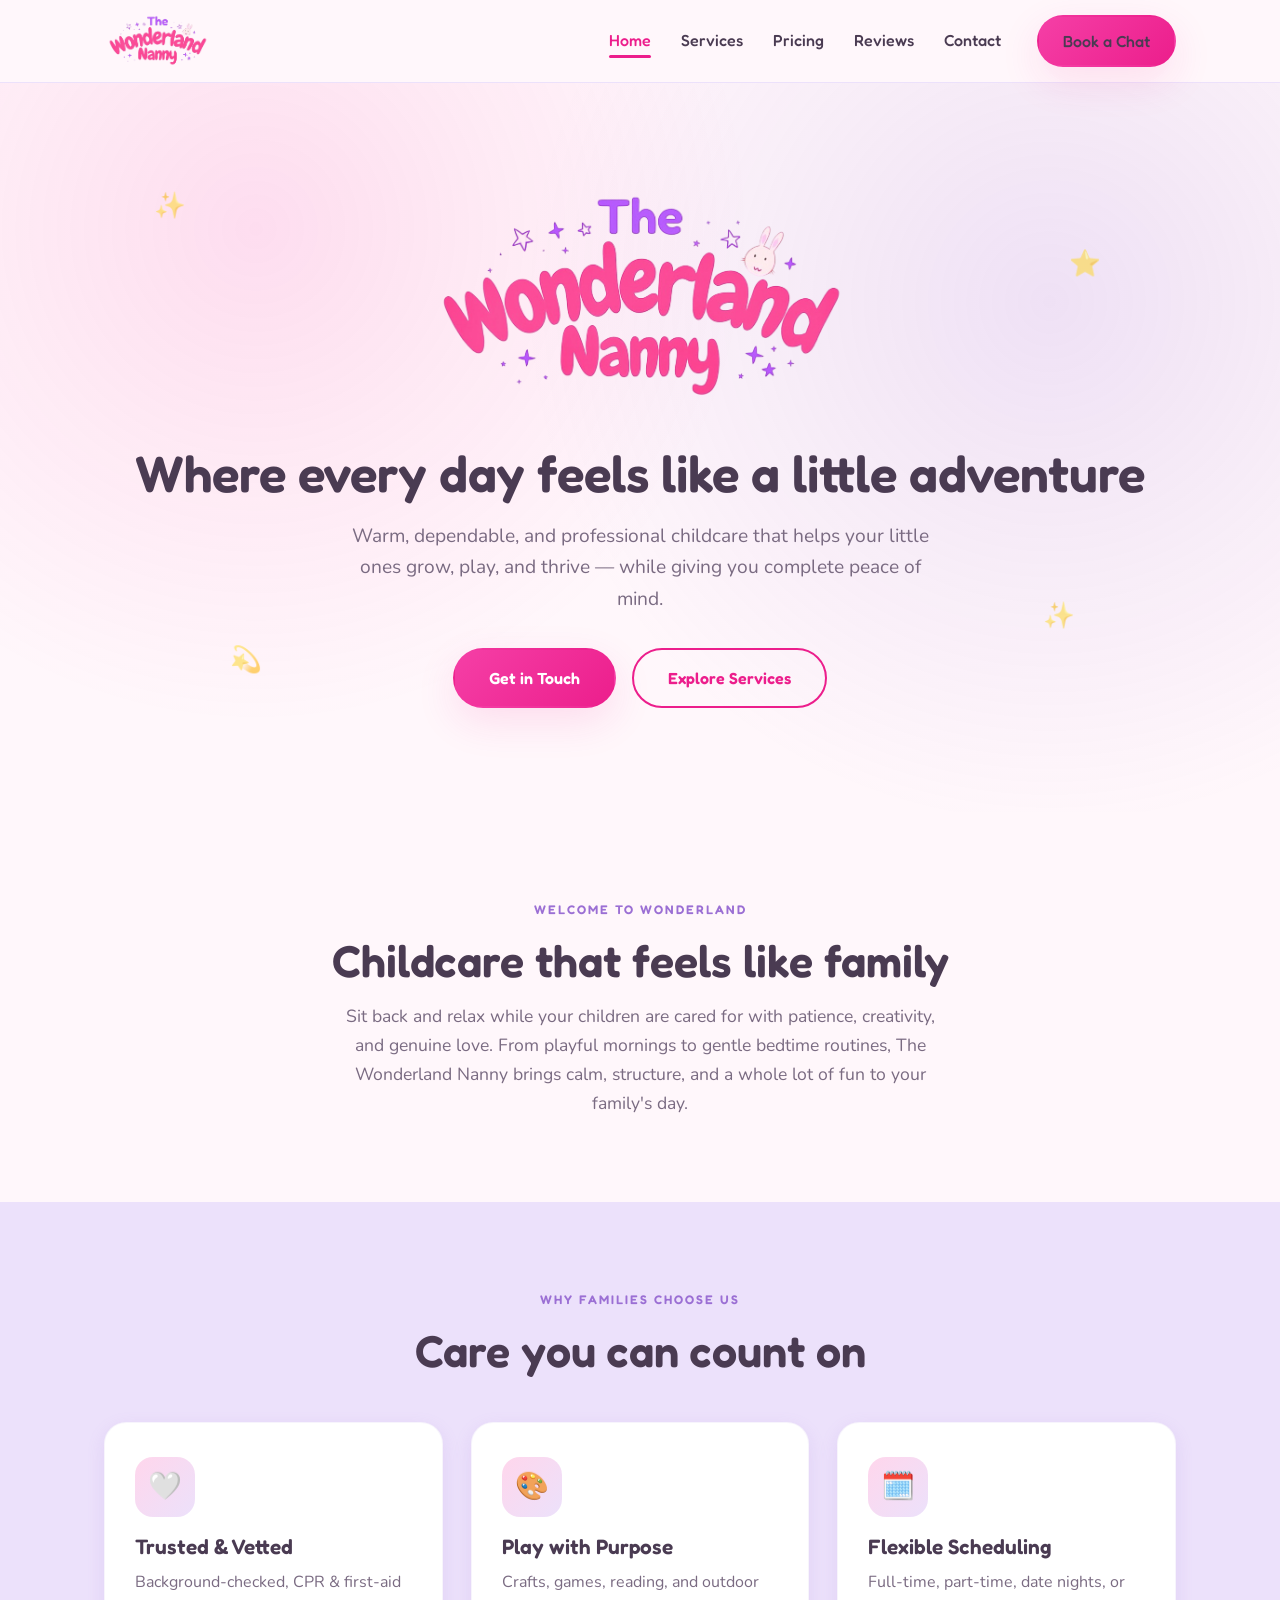
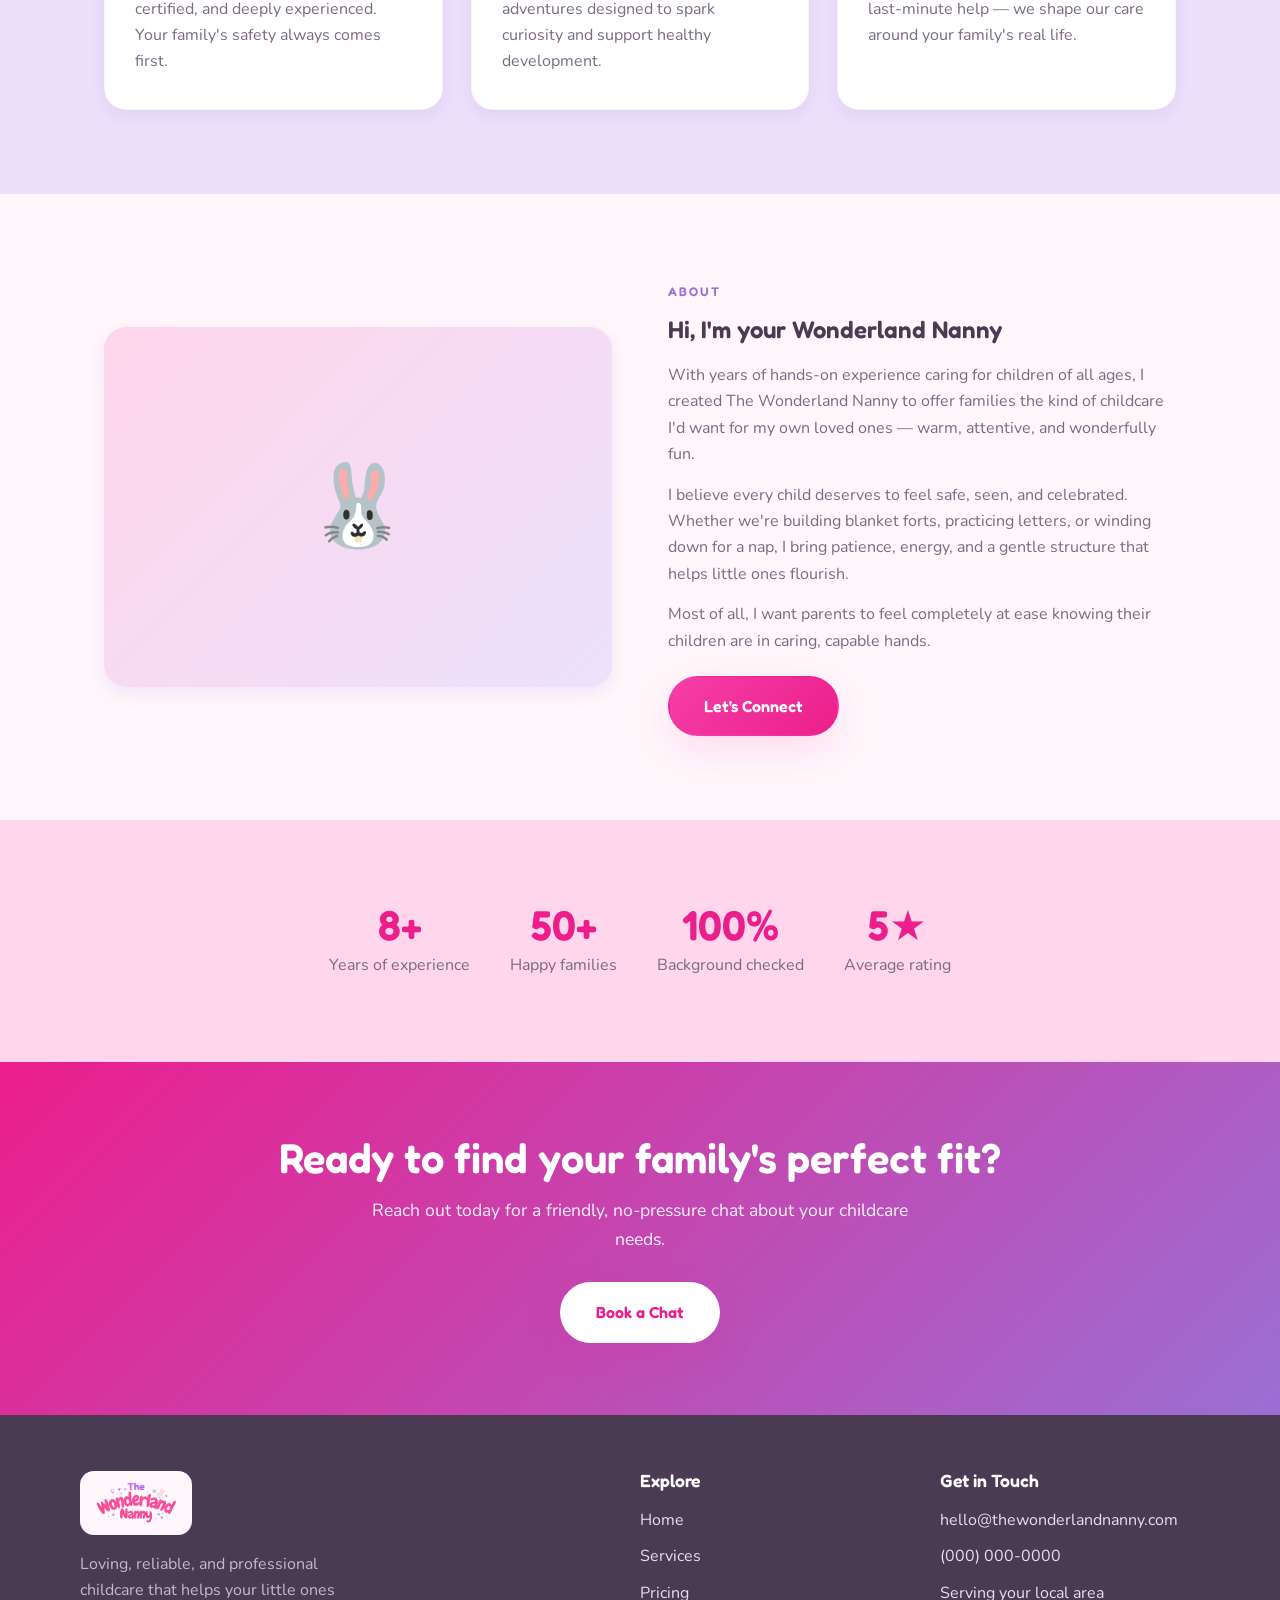
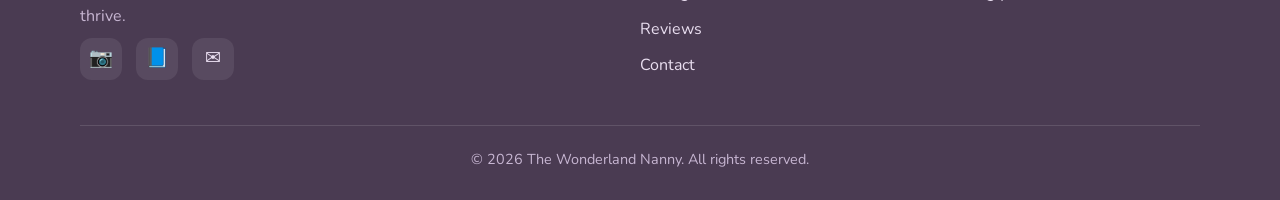
==== index.html @ 235f538e "Initial site: The Wonderland Nanny (5-page static site)" ====
<!DOCTYPE html>
<html lang="en">
<head>
  <meta charset="UTF-8" />
  <meta name="viewport" content="width=device-width, initial-scale=1.0" />
  <title>The Wonderland Nanny — Loving, Reliable Childcare</title>
  <meta name="description" content="The Wonderland Nanny offers warm, trustworthy, and professional nanny care that lets your little ones flourish and gives parents peace of mind." />
  <link rel="preconnect" href="https://fonts.googleapis.com" />
  <link rel="preconnect" href="https://fonts.gstatic.com" crossorigin />
  <link href="https://fonts.googleapis.com/css2?family=Fredoka:wght@400;500;600;700&family=Nunito:wght@400;600;700&display=swap" rel="stylesheet" />
  <link rel="stylesheet" href="css/styles.css" />
  <link rel="icon" href="assets/logo.png" />
</head>
<body>

  <!-- HEADER -->
  <header class="site-header">
    <nav class="nav">
      <a href="index.html" class="nav__logo"><img src="assets/logo.png" alt="The Wonderland Nanny" /></a>
      <ul class="nav__links">
        <li><a href="index.html" class="active">Home</a></li>
        <li><a href="services.html">Services</a></li>
        <li><a href="pricing.html">Pricing</a></li>
        <li><a href="reviews.html">Reviews</a></li>
        <li><a href="contact.html">Contact</a></li>
        <li class="nav__cta"><a href="contact.html" class="btn btn--primary">Book a Chat</a></li>
      </ul>
      <button class="nav__toggle" aria-label="Menu"><span></span><span></span><span></span></button>
    </nav>
  </header>

  <!-- HERO -->
  <section class="hero">
    <span class="hero__sparkle">✨</span>
    <span class="hero__sparkle">⭐</span>
    <span class="hero__sparkle">💫</span>
    <span class="hero__sparkle">✨</span>
    <img src="assets/logo.png" alt="The Wonderland Nanny" class="hero__logo" />
    <h1>Where every day feels like a little adventure</h1>
    <p>Warm, dependable, and professional childcare that helps your little ones grow, play, and thrive — while giving you complete peace of mind.</p>
    <div class="hero__actions">
      <a href="contact.html" class="btn btn--primary">Get in Touch</a>
      <a href="services.html" class="btn btn--ghost">Explore Services</a>
    </div>
  </section>

  <!-- INTRO / VALUE -->
  <section class="section center">
    <div class="container">
      <span class="eyebrow">Welcome to Wonderland</span>
      <h2 class="section-title">Childcare that feels like family</h2>
      <p class="section-lead">Sit back and relax while your children are cared for with patience, creativity, and genuine love. From playful mornings to gentle bedtime routines, The Wonderland Nanny brings calm, structure, and a whole lot of fun to your family's day.</p>
    </div>
  </section>

  <!-- FEATURE CARDS -->
  <section class="section section--tint">
    <div class="container">
      <div class="center" style="margin-bottom:46px;">
        <span class="eyebrow">Why Families Choose Us</span>
        <h2 class="section-title">Care you can count on</h2>
      </div>
      <div class="grid grid--3">
        <div class="card">
          <div class="card__icon">🤍</div>
          <h3>Trusted &amp; Vetted</h3>
          <p>Background-checked, CPR &amp; first-aid certified, and deeply experienced. Your family's safety always comes first.</p>
        </div>
        <div class="card">
          <div class="card__icon">🎨</div>
          <h3>Play with Purpose</h3>
          <p>Crafts, games, reading, and outdoor adventures designed to spark curiosity and support healthy development.</p>
        </div>
        <div class="card">
          <div class="card__icon">🗓️</div>
          <h3>Flexible Scheduling</h3>
          <p>Full-time, part-time, date nights, or last-minute help — we shape our care around your family's real life.</p>
        </div>
      </div>
    </div>
  </section>

  <!-- ABOUT (split) -->
  <section class="section" id="about">
    <div class="container">
      <div class="split">
        <div class="split__media">🐰</div>
        <div>
          <span class="eyebrow">About</span>
          <h2>Hi, I'm your Wonderland Nanny</h2>
          <p>With years of hands-on experience caring for children of all ages, I created The Wonderland Nanny to offer families the kind of childcare I'd want for my own loved ones — warm, attentive, and wonderfully fun.</p>
          <p>I believe every child deserves to feel safe, seen, and celebrated. Whether we're building blanket forts, practicing letters, or winding down for a nap, I bring patience, energy, and a gentle structure that helps little ones flourish.</p>
          <p>Most of all, I want parents to feel completely at ease knowing their children are in caring, capable hands.</p>
          <a href="contact.html" class="btn btn--primary" style="margin-top:8px;">Let's Connect</a>
        </div>
      </div>
    </div>
  </section>

  <!-- STATS -->
  <section class="section section--pink">
    <div class="container">
      <div class="stats">
        <div class="stat"><div class="stat__num">8+</div><div class="stat__label">Years of experience</div></div>
        <div class="stat"><div class="stat__num">50+</div><div class="stat__label">Happy families</div></div>
        <div class="stat"><div class="stat__num">100%</div><div class="stat__label">Background checked</div></div>
        <div class="stat"><div class="stat__num">5★</div><div class="stat__label">Average rating</div></div>
      </div>
    </div>
  </section>

  <!-- CTA BAND -->
  <section class="cta-band">
    <h2>Ready to find your family's perfect fit?</h2>
    <p>Reach out today for a friendly, no-pressure chat about your childcare needs.</p>
    <a href="contact.html" class="btn btn--primary">Book a Chat</a>
  </section>

  <!-- FOOTER -->
  <footer class="site-footer">
    <div class="footer-grid">
      <div class="footer-brand">
        <img src="assets/logo.png" alt="The Wonderland Nanny" />
        <p>Loving, reliable, and professional childcare that helps your little ones thrive.</p>
        <div class="footer-socials">
          <a href="#" aria-label="Instagram">📷</a>
          <a href="#" aria-label="Facebook">📘</a>
          <a href="#" aria-label="Email">✉️</a>
        </div>
      </div>
      <div>
        <h4>Explore</h4>
        <ul class="footer-links">
          <li><a href="index.html">Home</a></li>
          <li><a href="services.html">Services</a></li>
          <li><a href="pricing.html">Pricing</a></li>
          <li><a href="reviews.html">Reviews</a></li>
          <li><a href="contact.html">Contact</a></li>
        </ul>
      </div>
      <div>
        <h4>Get in Touch</h4>
        <ul class="footer-links">
          <li><a href="mailto:hello@thewonderlandnanny.com">hello@thewonderlandnanny.com</a></li>
          <li><a href="tel:+10000000000">(000) 000-0000</a></li>
          <li>Serving your local area</li>
        </ul>
      </div>
    </div>
    <div class="footer-bottom">© 2026 The Wonderland Nanny. All rights reserved.</div>
  </footer>

  <script src="js/main.js"></script>
</body>
</html>
---- css/styles.css ----
/* ===========================================================
   The Wonderland Nanny — shared styles
   Palette pulled from the logo: hot pink + lavender purple
   =========================================================== */

:root {
  --pink:        #ec1e8c;   /* hot pink from logo wordmark */
  --pink-bright: #f53fa6;
  --pink-soft:   #ffd6ec;
  --purple:      #9b6fd4;   /* lavender from "The" + stars   */
  --purple-soft: #ece1fb;
  --cream:       #fff7fb;   /* page background               */
  --ink:         #4a3b52;   /* soft plum text                */
  --ink-soft:    #7a6b82;
  --white:       #ffffff;

  --shadow:      0 14px 40px rgba(236, 30, 140, 0.12);
  --shadow-sm:   0 6px 18px rgba(155, 111, 212, 0.14);
  --radius:      22px;
  --radius-sm:   14px;
  --maxw:        1120px;

  --font-head: 'Fredoka', system-ui, sans-serif;
  --font-body: 'Nunito', system-ui, sans-serif;
}

* { box-sizing: border-box; margin: 0; padding: 0; }

html { scroll-behavior: smooth; }

body {
  font-family: var(--font-body);
  color: var(--ink);
  background: var(--cream);
  line-height: 1.65;
  -webkit-font-smoothing: antialiased;
}

h1, h2, h3, h4 {
  font-family: var(--font-head);
  font-weight: 600;
  line-height: 1.15;
  color: var(--ink);
}

a { color: var(--pink); text-decoration: none; }
img { max-width: 100%; display: block; }

.container {
  width: 100%;
  max-width: var(--maxw);
  margin: 0 auto;
  padding: 0 24px;
}

.section { padding: 84px 0; }
.section--tint { background: var(--purple-soft); }
.section--pink { background: var(--pink-soft); }

.eyebrow {
  display: inline-block;
  font-family: var(--font-head);
  font-weight: 600;
  letter-spacing: 2px;
  text-transform: uppercase;
  font-size: 0.78rem;
  color: var(--purple);
  margin-bottom: 14px;
}

.section-title {
  font-size: clamp(1.9rem, 4vw, 2.8rem);
  margin-bottom: 16px;
}

.section-lead {
  font-size: 1.1rem;
  color: var(--ink-soft);
  max-width: 620px;
}

.center { text-align: center; }
.center .section-lead { margin-left: auto; margin-right: auto; }

/* ---------- Buttons ---------- */
.btn {
  display: inline-block;
  font-family: var(--font-head);
  font-weight: 600;
  font-size: 1rem;
  padding: 15px 34px;
  border-radius: 999px;
  cursor: pointer;
  border: 2px solid transparent;
  transition: transform .18s ease, box-shadow .18s ease, background .18s ease;
}
.btn--primary {
  background: linear-gradient(135deg, var(--pink-bright), var(--pink));
  color: var(--white);
  box-shadow: var(--shadow);
}
.btn--primary:hover { transform: translateY(-3px); color: var(--white); }
.btn--ghost {
  background: transparent;
  color: var(--pink);
  border-color: var(--pink);
}
.btn--ghost:hover { background: var(--pink); color: var(--white); transform: translateY(-3px); }

/* ---------- Header / Nav ---------- */
.site-header {
  position: sticky;
  top: 0;
  z-index: 100;
  background: rgba(255, 247, 251, 0.92);
  backdrop-filter: blur(10px);
  border-bottom: 1px solid var(--purple-soft);
}
.nav {
  display: flex;
  align-items: center;
  justify-content: space-between;
  padding: 12px 24px;
  max-width: var(--maxw);
  margin: 0 auto;
}
.nav__logo img { height: 58px; width: auto; }
.nav__links {
  display: flex;
  align-items: center;
  gap: 30px;
  list-style: none;
}
.nav__links a {
  font-family: var(--font-head);
  font-weight: 500;
  color: var(--ink);
  font-size: 1rem;
  position: relative;
  padding: 4px 0;
}
.nav__links a:hover,
.nav__links a.active { color: var(--pink); }
.nav__links a.active::after {
  content: "";
  position: absolute;
  left: 0; right: 0; bottom: -4px;
  height: 3px;
  border-radius: 3px;
  background: var(--pink);
}
.nav__cta { margin-left: 6px; }
.nav__cta .btn { padding: 11px 24px; }

.nav__toggle {
  display: none;
  flex-direction: column;
  gap: 5px;
  background: none;
  border: none;
  cursor: pointer;
  padding: 6px;
}
.nav__toggle span {
  width: 26px; height: 3px;
  background: var(--pink);
  border-radius: 3px;
  transition: .25s;
}

/* ---------- Hero ---------- */
.hero {
  position: relative;
  text-align: center;
  padding: 96px 24px 104px;
  background:
    radial-gradient(circle at 20% 20%, rgba(245,63,166,.14), transparent 42%),
    radial-gradient(circle at 82% 30%, rgba(155,111,212,.16), transparent 45%),
    var(--cream);
  overflow: hidden;
}
.hero__logo {
  width: min(440px, 80vw);
  margin: 0 auto 26px;
}
.hero h1 {
  font-size: clamp(2rem, 5vw, 3.2rem);
  margin-bottom: 18px;
}
.hero p {
  font-size: 1.2rem;
  color: var(--ink-soft);
  max-width: 600px;
  margin: 0 auto 32px;
}
.hero__actions { display: flex; gap: 16px; justify-content: center; flex-wrap: wrap; }
.hero__sparkle {
  position: absolute;
  font-size: 1.6rem;
  opacity: .55;
  animation: float 6s ease-in-out infinite;
}
.hero__sparkle:nth-child(1) { top: 14%; left: 12%; }
.hero__sparkle:nth-child(2) { top: 22%; right: 14%; animation-delay: 1.5s; }
.hero__sparkle:nth-child(3) { bottom: 18%; left: 18%; animation-delay: 2.4s; }
.hero__sparkle:nth-child(4) { bottom: 24%; right: 16%; animation-delay: .8s; }
@keyframes float {
  0%,100% { transform: translateY(0) rotate(0); }
  50%     { transform: translateY(-14px) rotate(8deg); }
}

/* ---------- Page banner (interior pages) ---------- */
.page-banner {
  text-align: center;
  padding: 70px 24px 60px;
  background:
    radial-gradient(circle at 50% 0%, rgba(245,63,166,.12), transparent 60%),
    var(--purple-soft);
}
.page-banner h1 { font-size: clamp(2rem, 5vw, 3rem); margin-bottom: 12px; }
.page-banner p { color: var(--ink-soft); font-size: 1.1rem; max-width: 560px; margin: 0 auto; }

/* ---------- Generic grid + cards ---------- */
.grid { display: grid; gap: 28px; }
.grid--3 { grid-template-columns: repeat(3, 1fr); }
.grid--2 { grid-template-columns: repeat(2, 1fr); }

.card {
  background: var(--white);
  border-radius: var(--radius);
  padding: 34px 30px;
  box-shadow: var(--shadow-sm);
  border: 1px solid rgba(155,111,212,.08);
  transition: transform .2s ease, box-shadow .2s ease;
}
.card:hover { transform: translateY(-6px); box-shadow: var(--shadow); }
.card__icon {
  width: 60px; height: 60px;
  display: grid; place-items: center;
  border-radius: 18px;
  background: linear-gradient(135deg, var(--pink-soft), var(--purple-soft));
  font-size: 1.7rem;
  margin-bottom: 18px;
}
.card h3 { font-size: 1.3rem; margin-bottom: 10px; }
.card p { color: var(--ink-soft); }

/* ---------- Split (about) ---------- */
.split {
  display: grid;
  grid-template-columns: 1fr 1fr;
  gap: 56px;
  align-items: center;
}
.split__media {
  border-radius: var(--radius);
  background: linear-gradient(135deg, var(--pink-soft), var(--purple-soft));
  min-height: 360px;
  display: grid;
  place-items: center;
  font-size: 5rem;
  box-shadow: var(--shadow-sm);
}
.split h2 { margin-bottom: 18px; }
.split p { color: var(--ink-soft); margin-bottom: 14px; }

/* ---------- Stats ---------- */
.stats { display: flex; gap: 40px; flex-wrap: wrap; justify-content: center; }
.stat { text-align: center; }
.stat__num {
  font-family: var(--font-head);
  font-weight: 600;
  font-size: 2.6rem;
  color: var(--pink);
  line-height: 1;
}
.stat__label { color: var(--ink-soft); margin-top: 6px; }

/* ---------- Pricing ---------- */
.price-card {
  background: var(--white);
  border-radius: var(--radius);
  padding: 38px 32px;
  box-shadow: var(--shadow-sm);
  border: 2px solid transparent;
  display: flex;
  flex-direction: column;
}
.price-card--featured {
  border-color: var(--pink);
  box-shadow: var(--shadow);
  position: relative;
}
.price-card__tag {
  position: absolute;
  top: -14px; left: 50%; transform: translateX(-50%);
  background: var(--pink);
  color: var(--white);
  font-family: var(--font-head);
  font-size: .8rem;
  letter-spacing: 1px;
  text-transform: uppercase;
  padding: 5px 16px;
  border-radius: 999px;
}
.price-card h3 { font-size: 1.4rem; margin-bottom: 6px; }
.price-card__price {
  font-family: var(--font-head);
  font-size: 2.6rem;
  font-weight: 600;
  color: var(--pink);
  margin: 8px 0 4px;
}
.price-card__price span { font-size: 1rem; color: var(--ink-soft); font-family: var(--font-body); }
.price-card__desc { color: var(--ink-soft); margin-bottom: 20px; }
.price-card ul { list-style: none; margin-bottom: 28px; }
.price-card li { padding: 9px 0; border-bottom: 1px dashed var(--purple-soft); color: var(--ink); }
.price-card li::before { content: "✿ "; color: var(--pink); }
.price-card .btn { margin-top: auto; text-align: center; }

/* ---------- Reviews ---------- */
.review {
  background: var(--white);
  border-radius: var(--radius);
  padding: 30px 28px;
  box-shadow: var(--shadow-sm);
  break-inside: avoid;
}
.review__stars { color: #ffb13d; font-size: 1.1rem; margin-bottom: 12px; letter-spacing: 2px; }
.review__text { color: var(--ink); font-size: 1.05rem; margin-bottom: 18px; font-style: italic; }
.review__author { font-family: var(--font-head); font-weight: 600; color: var(--pink); }
.review__role { color: var(--ink-soft); font-size: .9rem; }

/* ---------- Contact ---------- */
.contact-grid { display: grid; grid-template-columns: 1fr 1.2fr; gap: 50px; align-items: start; }
.contact-info p { color: var(--ink-soft); margin-bottom: 22px; }
.contact-info__item { display: flex; gap: 14px; align-items: flex-start; margin-bottom: 20px; }
.contact-info__item .ic {
  width: 46px; height: 46px; flex: none;
  display: grid; place-items: center;
  border-radius: 14px;
  background: linear-gradient(135deg, var(--pink-soft), var(--purple-soft));
  font-size: 1.3rem;
}
.contact-info__item strong { display: block; font-family: var(--font-head); }
.contact-info__item span { color: var(--ink-soft); }

.form { background: var(--white); padding: 34px; border-radius: var(--radius); box-shadow: var(--shadow-sm); }
.form-row { display: grid; grid-template-columns: 1fr 1fr; gap: 18px; }
.field { margin-bottom: 18px; }
.field label { display: block; font-family: var(--font-head); font-weight: 500; margin-bottom: 7px; font-size: .95rem; }
.field input, .field textarea, .field select {
  width: 100%;
  padding: 13px 16px;
  border: 2px solid var(--purple-soft);
  border-radius: var(--radius-sm);
  font-family: var(--font-body);
  font-size: 1rem;
  color: var(--ink);
  background: var(--cream);
  transition: border-color .18s ease;
}
.field input:focus, .field textarea:focus, .field select:focus {
  outline: none;
  border-color: var(--pink);
}
.field textarea { resize: vertical; min-height: 130px; }
.form .btn { width: 100%; }
.form__note { margin-top: 14px; text-align: center; color: var(--ink-soft); font-size: .9rem; }

/* ---------- CTA band ---------- */
.cta-band {
  text-align: center;
  background: linear-gradient(135deg, var(--pink), var(--purple));
  color: var(--white);
  padding: 72px 24px;
}
.cta-band h2 { color: var(--white); font-size: clamp(1.8rem, 4vw, 2.6rem); margin-bottom: 14px; }
.cta-band p { color: rgba(255,255,255,.92); max-width: 540px; margin: 0 auto 28px; font-size: 1.1rem; }
.cta-band .btn--primary { background: var(--white); color: var(--pink); }
.cta-band .btn--primary:hover { background: var(--cream); }

/* ---------- Footer ---------- */
.site-footer {
  background: var(--ink);
  color: #e9def0;
  padding: 56px 24px 28px;
}
.footer-grid {
  max-width: var(--maxw);
  margin: 0 auto;
  display: grid;
  grid-template-columns: 2fr 1fr 1fr;
  gap: 40px;
}
.site-footer h4 { color: var(--white); margin-bottom: 16px; font-size: 1.1rem; }
.site-footer a { color: #e9def0; }
.site-footer a:hover { color: var(--pink-bright); }
.footer-brand img { height: 64px; background: var(--cream); padding: 8px 12px; border-radius: 14px; margin-bottom: 16px; }
.footer-brand p { color: #c7b6d2; max-width: 280px; }
.footer-links { list-style: none; }
.footer-links li { margin-bottom: 10px; }
.footer-socials { display: flex; gap: 14px; margin-top: 8px; }
.footer-socials a {
  width: 42px; height: 42px;
  display: grid; place-items: center;
  border-radius: 12px;
  background: rgba(255,255,255,.08);
  font-size: 1.2rem;
}
.footer-socials a:hover { background: var(--pink); }
.footer-bottom {
  max-width: var(--maxw);
  margin: 36px auto 0;
  padding-top: 22px;
  border-top: 1px solid rgba(255,255,255,.12);
  text-align: center;
  color: #c7b6d2;
  font-size: .9rem;
}

/* ---------- Responsive ---------- */
@media (max-width: 860px) {
  .nav__links {
    position: fixed;
    top: 84px; right: 0;
    flex-direction: column;
    align-items: flex-start;
    gap: 18px;
    background: var(--white);
    padding: 26px 30px;
    border-radius: 0 0 0 var(--radius);
    box-shadow: var(--shadow);
    transform: translateX(110%);
    transition: transform .3s ease;
    width: min(75vw, 280px);
  }
  .nav__links.open { transform: translateX(0); }
  .nav__cta { display: none; }
  .nav__toggle { display: flex; }
  .grid--3, .grid--2 { grid-template-columns: 1fr; }
  .split { grid-template-columns: 1fr; gap: 32px; }
  .contact-grid { grid-template-columns: 1fr; gap: 32px; }
  .footer-grid { grid-template-columns: 1fr; gap: 30px; }
  .form-row { grid-template-columns: 1fr; }
}
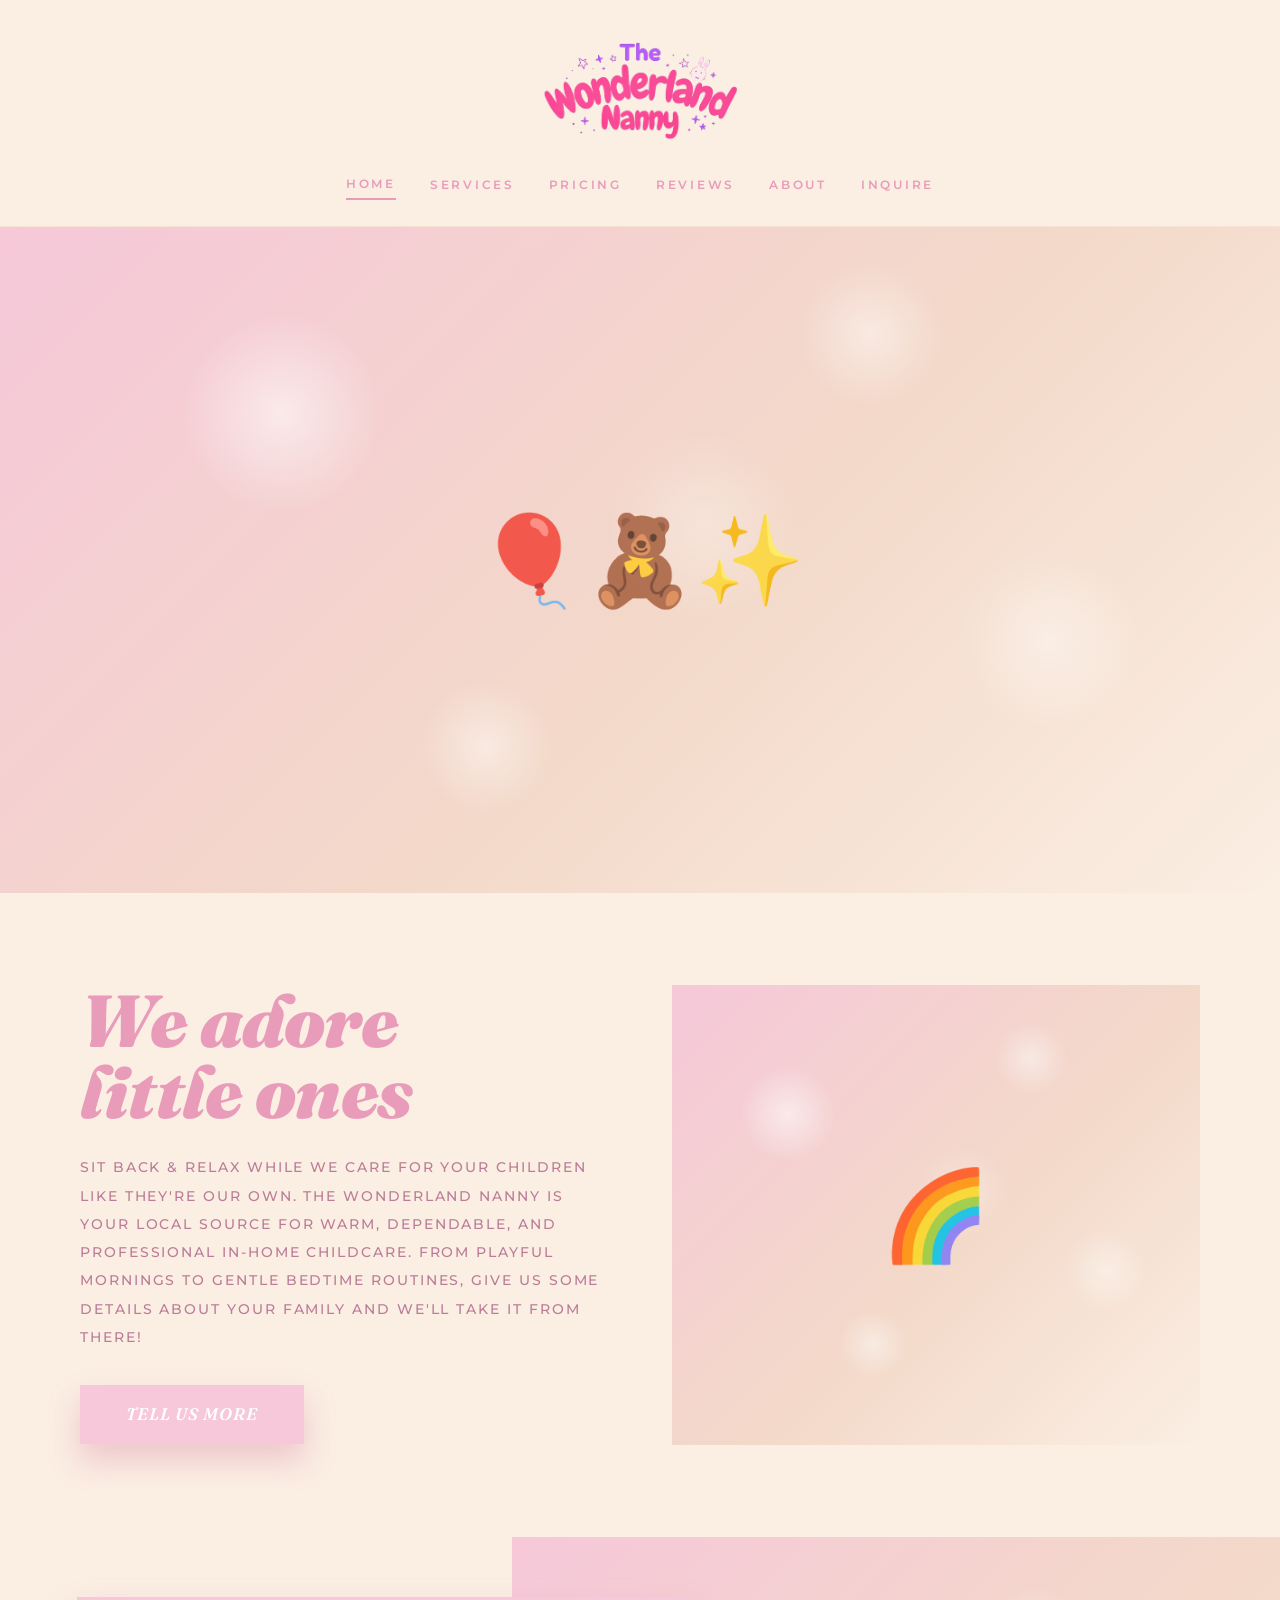
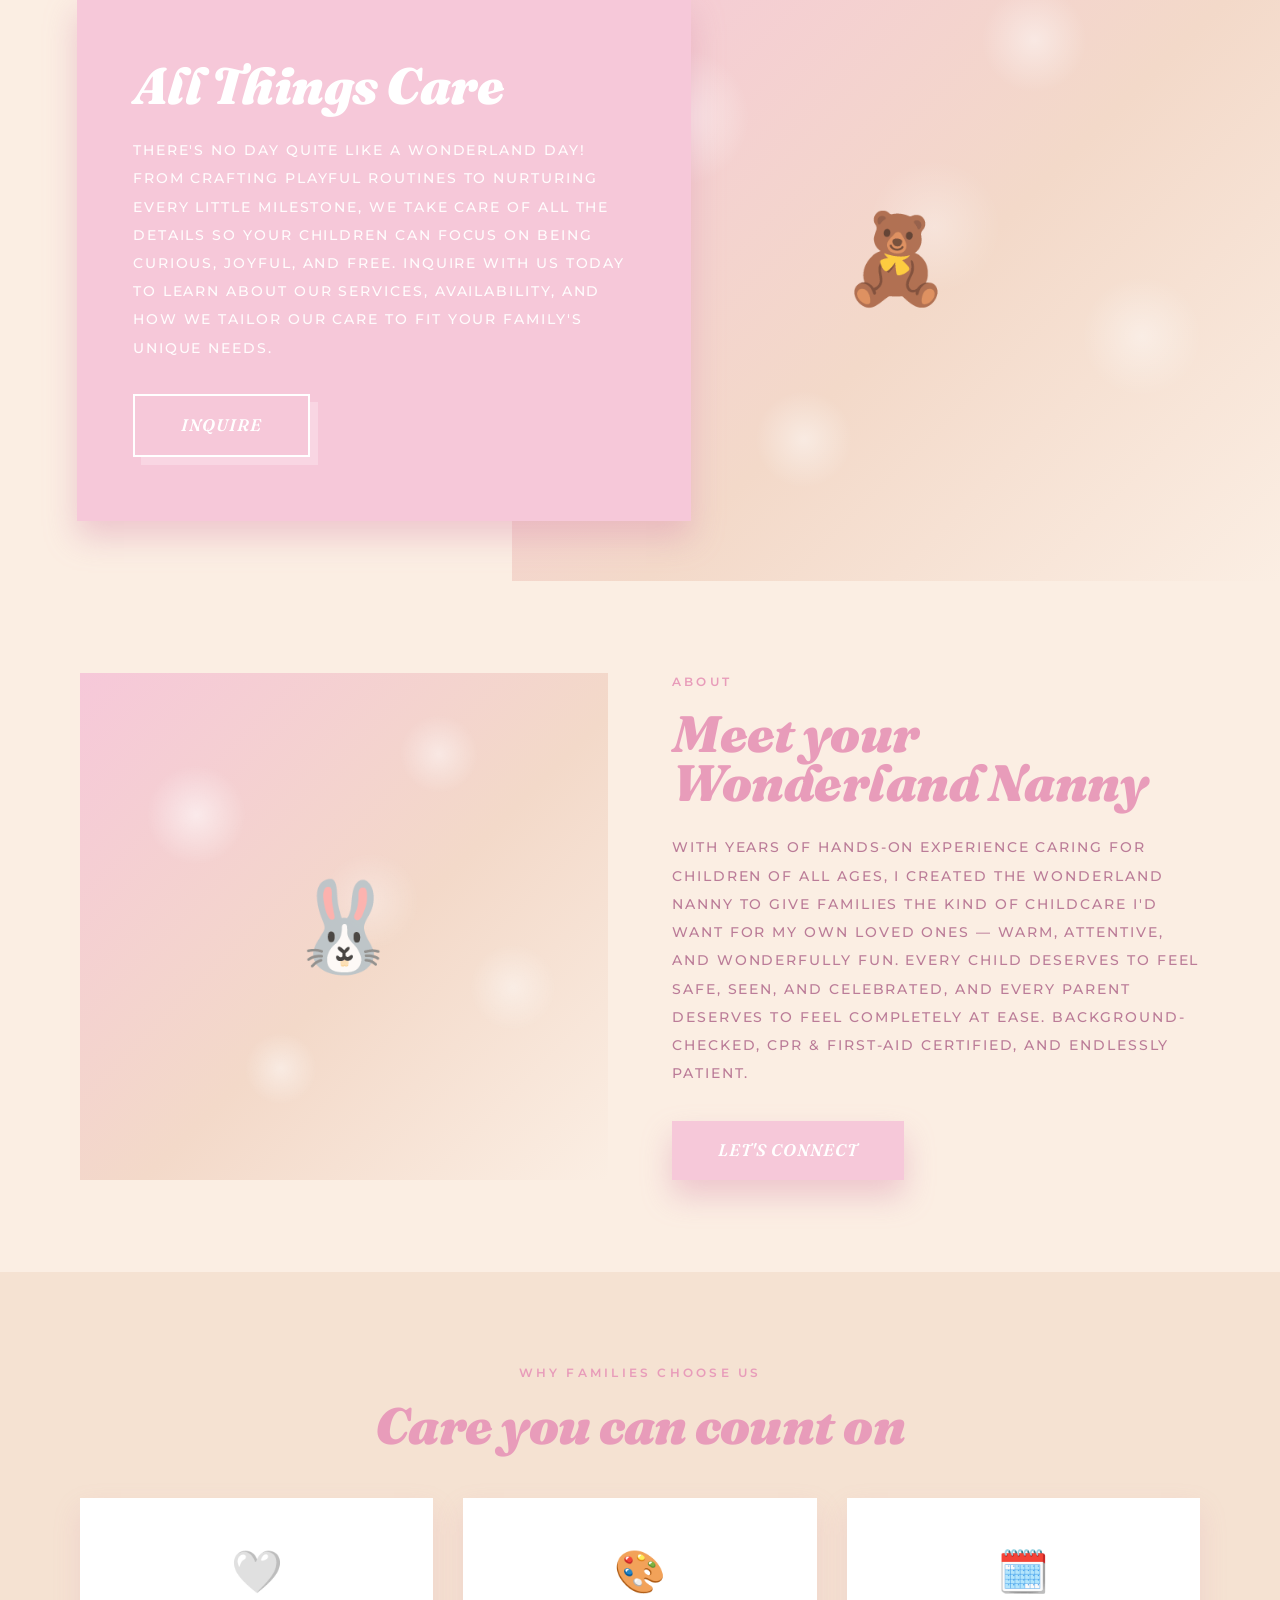
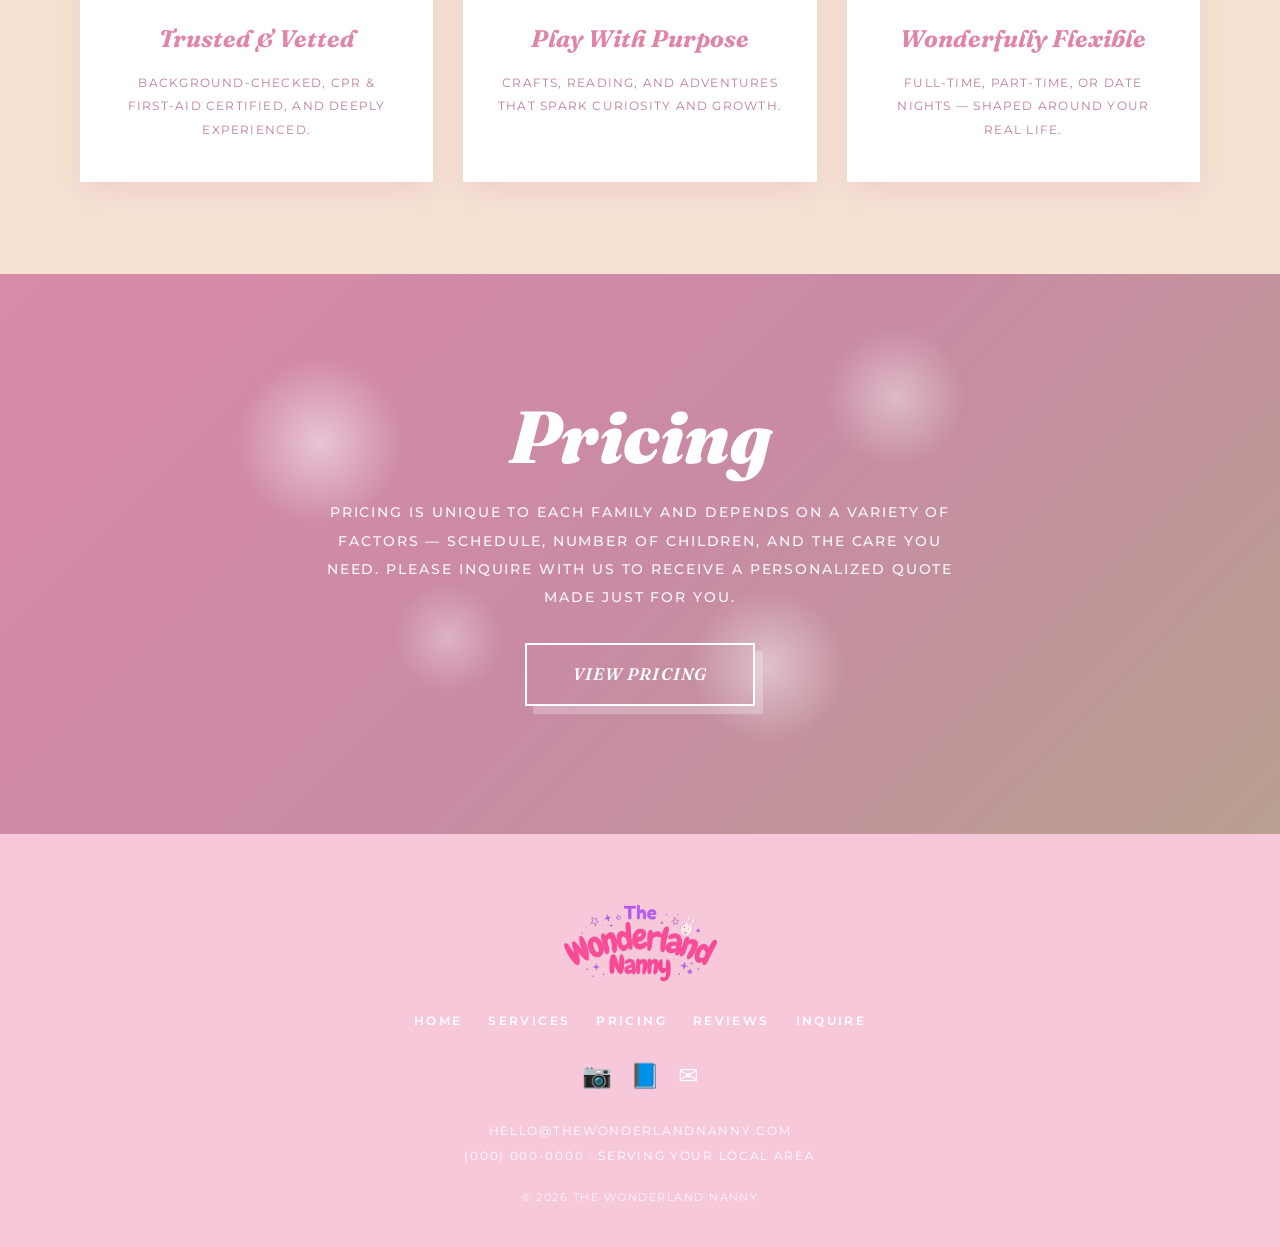
==== commit 8de40797: "Redesign in napabach-inspired aesthetic (eggshell + retro pink, groovy serif)" ====
--- a/index.html
+++ b/index.html
@@ -4,150 +4,128 @@
   <meta charset="UTF-8" />
   <meta name="viewport" content="width=device-width, initial-scale=1.0" />
   <title>The Wonderland Nanny — Loving, Reliable Childcare</title>
-  <meta name="description" content="The Wonderland Nanny offers warm, trustworthy, and professional nanny care that lets your little ones flourish and gives parents peace of mind." />
+  <meta name="description" content="The Wonderland Nanny offers warm, trustworthy, and professional in-home childcare that lets your little ones flourish and gives parents peace of mind." />
   <link rel="preconnect" href="https://fonts.googleapis.com" />
   <link rel="preconnect" href="https://fonts.gstatic.com" crossorigin />
-  <link href="https://fonts.googleapis.com/css2?family=Fredoka:wght@400;500;600;700&family=Nunito:wght@400;600;700&display=swap" rel="stylesheet" />
+  <link href="https://fonts.googleapis.com/css2?family=Fraunces:ital,opsz,wght@0,9..144,400;0,9..144,600;0,9..144,900;1,9..144,500;1,9..144,600;1,9..144,700;1,9..144,900&family=Montserrat:wght@400;500;600&display=swap" rel="stylesheet" />
   <link rel="stylesheet" href="css/styles.css" />
   <link rel="icon" href="assets/logo.png" />
 </head>
 <body>
 
-  <!-- HEADER -->
-  <header class="site-header">
-    <nav class="nav">
-      <a href="index.html" class="nav__logo"><img src="assets/logo.png" alt="The Wonderland Nanny" /></a>
-      <ul class="nav__links">
-        <li><a href="index.html" class="active">Home</a></li>
-        <li><a href="services.html">Services</a></li>
-        <li><a href="pricing.html">Pricing</a></li>
-        <li><a href="reviews.html">Reviews</a></li>
-        <li><a href="contact.html">Contact</a></li>
-        <li class="nav__cta"><a href="contact.html" class="btn btn--primary">Book a Chat</a></li>
-      </ul>
-      <button class="nav__toggle" aria-label="Menu"><span></span><span></span><span></span></button>
-    </nav>
+  <!-- HEADER: centered logo + nav underneath -->
+  <header class="topbar">
+    <a href="index.html" class="topbar__logo"><img src="assets/logo.png" alt="The Wonderland Nanny" /></a>
   </header>
+  <nav class="mainnav">
+    <a href="index.html" class="active">Home</a>
+    <a href="services.html">Services</a>
+    <a href="pricing.html">Pricing</a>
+    <a href="reviews.html">Reviews</a>
+    <a href="index.html#about">About</a>
+    <a href="contact.html">Inquire</a>
+  </nav>
 
   <!-- HERO -->
-  <section class="hero">
-    <span class="hero__sparkle">✨</span>
-    <span class="hero__sparkle">⭐</span>
-    <span class="hero__sparkle">💫</span>
-    <span class="hero__sparkle">✨</span>
-    <img src="assets/logo.png" alt="The Wonderland Nanny" class="hero__logo" />
-    <h1>Where every day feels like a little adventure</h1>
-    <p>Warm, dependable, and professional childcare that helps your little ones grow, play, and thrive — while giving you complete peace of mind.</p>
-    <div class="hero__actions">
-      <a href="contact.html" class="btn btn--primary">Get in Touch</a>
-      <a href="services.html" class="btn btn--ghost">Explore Services</a>
-    </div>
+  <section class="hero ph">
+    <div class="ph__emoji">🎈🧸✨</div>
   </section>
 
-  <!-- INTRO / VALUE -->
-  <section class="section center">
-    <div class="container">
-      <span class="eyebrow">Welcome to Wonderland</span>
-      <h2 class="section-title">Childcare that feels like family</h2>
-      <p class="section-lead">Sit back and relax while your children are cared for with patience, creativity, and genuine love. From playful mornings to gentle bedtime routines, The Wonderland Nanny brings calm, structure, and a whole lot of fun to your family's day.</p>
-    </div>
-  </section>
-
-  <!-- FEATURE CARDS -->
-  <section class="section section--tint">
-    <div class="container">
-      <div class="center" style="margin-bottom:46px;">
-        <span class="eyebrow">Why Families Choose Us</span>
-        <h2 class="section-title">Care you can count on</h2>
-      </div>
-      <div class="grid grid--3">
-        <div class="card">
-          <div class="card__icon">🤍</div>
-          <h3>Trusted &amp; Vetted</h3>
-          <p>Background-checked, CPR &amp; first-aid certified, and deeply experienced. Your family's safety always comes first.</p>
+  <!-- INTRO: "We adore little ones" -->
+  <section class="section">
+    <div class="wrap">
+      <div class="feature">
+        <div class="feature__text">
+          <h1 class="display">We adore little&nbsp;ones</h1>
+          <p class="lead">Sit back &amp; relax while we care for your children like they're our own. The Wonderland Nanny is your local source for warm, dependable, and professional in-home childcare. From playful mornings to gentle bedtime routines, give us some details about your family and we'll take it from there!</p>
+          <p style="margin-top:34px;"><a href="contact.html" class="btn">Tell Us More</a></p>
         </div>
-        <div class="card">
-          <div class="card__icon">🎨</div>
-          <h3>Play with Purpose</h3>
-          <p>Crafts, games, reading, and outdoor adventures designed to spark curiosity and support healthy development.</p>
-        </div>
-        <div class="card">
-          <div class="card__icon">🗓️</div>
-          <h3>Flexible Scheduling</h3>
-          <p>Full-time, part-time, date nights, or last-minute help — we shape our care around your family's real life.</p>
+        <div class="feature__img ph">
+          <div class="ph__emoji">🌈</div>
         </div>
       </div>
     </div>
   </section>
 
-  <!-- ABOUT (split) -->
+  <!-- SHOWCASE: offset pink card over a photo (All Things Care) -->
+  <section class="showcase">
+    <div class="showcase__img ph"><div class="ph__emoji">🧸</div></div>
+    <div class="showcase__card">
+      <h2 class="display display--sm">All Things Care</h2>
+      <p class="lead lead--white">There's no day quite like a Wonderland day! From crafting playful routines to nurturing every little milestone, we take care of all the details so your children can focus on being curious, joyful, and free. Inquire with us today to learn about our services, availability, and how we tailor our care to fit your family's unique needs.</p>
+      <p style="margin-top:32px;"><a href="contact.html" class="btn btn--outline">Inquire</a></p>
+    </div>
+  </section>
+
+  <!-- ABOUT -->
   <section class="section" id="about">
-    <div class="container">
-      <div class="split">
-        <div class="split__media">🐰</div>
-        <div>
-          <span class="eyebrow">About</span>
-          <h2>Hi, I'm your Wonderland Nanny</h2>
-          <p>With years of hands-on experience caring for children of all ages, I created The Wonderland Nanny to offer families the kind of childcare I'd want for my own loved ones — warm, attentive, and wonderfully fun.</p>
-          <p>I believe every child deserves to feel safe, seen, and celebrated. Whether we're building blanket forts, practicing letters, or winding down for a nap, I bring patience, energy, and a gentle structure that helps little ones flourish.</p>
-          <p>Most of all, I want parents to feel completely at ease knowing their children are in caring, capable hands.</p>
-          <a href="contact.html" class="btn btn--primary" style="margin-top:8px;">Let's Connect</a>
+    <div class="wrap">
+      <div class="feature feature--rev">
+        <div class="feature__text">
+          <p class="kicker">About</p>
+          <h2 class="display display--sm">Meet your Wonderland Nanny</h2>
+          <p class="lead">With years of hands-on experience caring for children of all ages, I created The Wonderland Nanny to give families the kind of childcare I'd want for my own loved ones — warm, attentive, and wonderfully fun. Every child deserves to feel safe, seen, and celebrated, and every parent deserves to feel completely at ease. Background-checked, CPR &amp; first-aid certified, and endlessly patient.</p>
+          <p style="margin-top:34px;"><a href="contact.html" class="btn">Let's Connect</a></p>
+        </div>
+        <div class="feature__img ph"><div class="ph__emoji">🐰</div></div>
+      </div>
+    </div>
+  </section>
+
+  <!-- WHY US tiles -->
+  <section class="section center" style="background:var(--cream-deep);">
+    <div class="wrap">
+      <p class="kicker">Why Families Choose Us</p>
+      <h2 class="display display--sm">Care you can count on</h2>
+      <div class="grid grid--3" style="margin-top:48px;">
+        <div class="tile">
+          <span class="tile__emoji">🤍</span>
+          <h3>Trusted &amp; Vetted</h3>
+          <p>Background-checked, CPR &amp; first-aid certified, and deeply experienced.</p>
+        </div>
+        <div class="tile">
+          <span class="tile__emoji">🎨</span>
+          <h3>Play With Purpose</h3>
+          <p>Crafts, reading, and adventures that spark curiosity and growth.</p>
+        </div>
+        <div class="tile">
+          <span class="tile__emoji">🗓️</span>
+          <h3>Wonderfully Flexible</h3>
+          <p>Full-time, part-time, or date nights — shaped around your real life.</p>
         </div>
       </div>
     </div>
   </section>
 
-  <!-- STATS -->
-  <section class="section section--pink">
-    <div class="container">
-      <div class="stats">
-        <div class="stat"><div class="stat__num">8+</div><div class="stat__label">Years of experience</div></div>
-        <div class="stat"><div class="stat__num">50+</div><div class="stat__label">Happy families</div></div>
-        <div class="stat"><div class="stat__num">100%</div><div class="stat__label">Background checked</div></div>
-        <div class="stat"><div class="stat__num">5★</div><div class="stat__label">Average rating</div></div>
-      </div>
+  <!-- PRICING BAND (full-width image) -->
+  <section class="band ph--dark">
+    <div class="band__inner">
+      <h2 class="display display--white">Pricing</h2>
+      <p class="lead lead--white">Pricing is unique to each family and depends on a variety of factors — schedule, number of children, and the care you need. Please inquire with us to receive a personalized quote made just for you.</p>
+      <p style="margin-top:32px;"><a href="pricing.html" class="btn btn--outline">View Pricing</a></p>
     </div>
-  </section>
-
-  <!-- CTA BAND -->
-  <section class="cta-band">
-    <h2>Ready to find your family's perfect fit?</h2>
-    <p>Reach out today for a friendly, no-pressure chat about your childcare needs.</p>
-    <a href="contact.html" class="btn btn--primary">Book a Chat</a>
   </section>
 
   <!-- FOOTER -->
   <footer class="site-footer">
-    <div class="footer-grid">
-      <div class="footer-brand">
-        <img src="assets/logo.png" alt="The Wonderland Nanny" />
-        <p>Loving, reliable, and professional childcare that helps your little ones thrive.</p>
-        <div class="footer-socials">
-          <a href="#" aria-label="Instagram">📷</a>
-          <a href="#" aria-label="Facebook">📘</a>
-          <a href="#" aria-label="Email">✉️</a>
-        </div>
-      </div>
-      <div>
-        <h4>Explore</h4>
-        <ul class="footer-links">
-          <li><a href="index.html">Home</a></li>
-          <li><a href="services.html">Services</a></li>
-          <li><a href="pricing.html">Pricing</a></li>
-          <li><a href="reviews.html">Reviews</a></li>
-          <li><a href="contact.html">Contact</a></li>
-        </ul>
-      </div>
-      <div>
-        <h4>Get in Touch</h4>
-        <ul class="footer-links">
-          <li><a href="mailto:hello@thewonderlandnanny.com">hello@thewonderlandnanny.com</a></li>
-          <li><a href="tel:+10000000000">(000) 000-0000</a></li>
-          <li>Serving your local area</li>
-        </ul>
-      </div>
+    <img src="assets/logo.png" alt="The Wonderland Nanny" />
+    <div class="footer-nav">
+      <a href="index.html">Home</a>
+      <a href="services.html">Services</a>
+      <a href="pricing.html">Pricing</a>
+      <a href="reviews.html">Reviews</a>
+      <a href="contact.html">Inquire</a>
     </div>
-    <div class="footer-bottom">© 2026 The Wonderland Nanny. All rights reserved.</div>
+    <div class="footer-socials">
+      <a href="#" aria-label="Instagram">📷</a>
+      <a href="#" aria-label="Facebook">📘</a>
+      <a href="mailto:hello@thewonderlandnanny.com" aria-label="Email">✉️</a>
+    </div>
+    <div class="footer-contact">
+      hello@thewonderlandnanny.com<br>
+      (000) 000-0000 · Serving your local area
+    </div>
+    <div class="footer-copy">© 2026 The Wonderland Nanny</div>
   </footer>
 
   <script src="js/main.js"></script>
--- a/css/styles.css
+++ b/css/styles.css
@@ -1,446 +1,374 @@
 /* ===========================================================
-   The Wonderland Nanny — shared styles
-   Palette pulled from the logo: hot pink + lavender purple
+   The Wonderland Nanny
+   Aesthetic modeled on napabach.com:
+   eggshell bg · soft retro pink · groovy italic serif · all-caps sans
    =========================================================== */
 
 :root {
-  --pink:        #ec1e8c;   /* hot pink from logo wordmark */
-  --pink-bright: #f53fa6;
-  --pink-soft:   #ffd6ec;
-  --purple:      #9b6fd4;   /* lavender from "The" + stars   */
-  --purple-soft: #ece1fb;
-  --cream:       #fff7fb;   /* page background               */
-  --ink:         #4a3b52;   /* soft plum text                */
-  --ink-soft:    #7a6b82;
-  --white:       #ffffff;
-
-  --shadow:      0 14px 40px rgba(236, 30, 140, 0.12);
-  --shadow-sm:   0 6px 18px rgba(155, 111, 212, 0.14);
-  --radius:      22px;
-  --radius-sm:   14px;
-  --maxw:        1120px;
-
-  --font-head: 'Fredoka', system-ui, sans-serif;
-  --font-body: 'Nunito', system-ui, sans-serif;
+  --cream:      #fbeee3;   /* eggshell page background        */
+  --cream-deep: #f5e2d2;   /* slightly deeper cream blocks    */
+  --pink:       #e89cba;   /* primary soft pink (headings)    */
+  --pink-deep:  #df85a9;   /* hover / emphasis                */
+  --pink-card:  #f6c8d9;   /* solid baby-pink cards           */
+  --pink-soft:  #fbdde7;   /* faint pink wash                 */
+  --text:       #bb7c98;   /* body copy (mauve-rose)          */
+  --white:      #ffffff;
+
+  --maxw: 1180px;
+  --shadow: 0 16px 30px rgba(218, 140, 172, .40);
+
+  --serif: 'Fraunces', Georgia, 'Times New Roman', serif;
+  --sans:  'Montserrat', system-ui, sans-serif;
 }
 
 * { box-sizing: border-box; margin: 0; padding: 0; }
-
 html { scroll-behavior: smooth; }
 
 body {
-  font-family: var(--font-body);
-  color: var(--ink);
+  font-family: var(--sans);
   background: var(--cream);
-  line-height: 1.65;
+  color: var(--text);
+  line-height: 1.6;
   -webkit-font-smoothing: antialiased;
 }
 
-h1, h2, h3, h4 {
-  font-family: var(--font-head);
+img { max-width: 100%; display: block; }
+a { text-decoration: none; color: inherit; }
+
+.wrap { max-width: var(--maxw); margin: 0 auto; padding: 0 30px; }
+.section { padding: 92px 0; }
+.center { text-align: center; }
+
+/* ---------- Type ---------- */
+.display {
+  font-family: var(--serif);
+  font-style: italic;
+  font-weight: 900;
+  line-height: .96;
+  color: var(--pink);
+  font-size: clamp(2.6rem, 6vw, 4.6rem);
+  margin-bottom: 26px;
+  letter-spacing: -0.5px;
+}
+.display--sm { font-size: clamp(2rem, 4.5vw, 3.2rem); }
+.display--white { color: var(--white); }
+
+.kicker {
+  font-family: var(--sans);
+  text-transform: uppercase;
+  letter-spacing: .28em;
+  font-size: .72rem;
   font-weight: 600;
-  line-height: 1.15;
-  color: var(--ink);
-}
-
-a { color: var(--pink); text-decoration: none; }
-img { max-width: 100%; display: block; }
-
-.container {
-  width: 100%;
-  max-width: var(--maxw);
-  margin: 0 auto;
-  padding: 0 24px;
-}
-
-.section { padding: 84px 0; }
-.section--tint { background: var(--purple-soft); }
-.section--pink { background: var(--pink-soft); }
-
-.eyebrow {
-  display: inline-block;
-  font-family: var(--font-head);
-  font-weight: 600;
-  letter-spacing: 2px;
-  text-transform: uppercase;
-  font-size: 0.78rem;
-  color: var(--purple);
-  margin-bottom: 14px;
-}
-
-.section-title {
-  font-size: clamp(1.9rem, 4vw, 2.8rem);
-  margin-bottom: 16px;
-}
-
-.section-lead {
-  font-size: 1.1rem;
-  color: var(--ink-soft);
-  max-width: 620px;
-}
-
-.center { text-align: center; }
-.center .section-lead { margin-left: auto; margin-right: auto; }
+  color: var(--pink);
+  margin-bottom: 18px;
+}
+
+.lead {
+  text-transform: uppercase;
+  letter-spacing: .14em;
+  line-height: 2.05;
+  font-size: .86rem;
+  font-weight: 500;
+  color: var(--text);
+}
+.lead--white { color: rgba(255,255,255,.95); }
+.center .lead { margin-left: auto; margin-right: auto; max-width: 60ch; }
 
 /* ---------- Buttons ---------- */
 .btn {
   display: inline-block;
-  font-family: var(--font-head);
+  font-family: var(--serif);
+  font-style: italic;
   font-weight: 600;
-  font-size: 1rem;
-  padding: 15px 34px;
-  border-radius: 999px;
-  cursor: pointer;
-  border: 2px solid transparent;
-  transition: transform .18s ease, box-shadow .18s ease, background .18s ease;
-}
-.btn--primary {
-  background: linear-gradient(135deg, var(--pink-bright), var(--pink));
+  text-transform: uppercase;
+  letter-spacing: .06em;
+  font-size: 1.05rem;
+  padding: 16px 46px;
+  background: var(--pink-card);
   color: var(--white);
   box-shadow: var(--shadow);
-}
-.btn--primary:hover { transform: translateY(-3px); color: var(--white); }
-.btn--ghost {
+  border: none;
+  cursor: pointer;
+  transition: transform .2s ease, background .2s ease;
+}
+.btn:hover { transform: translateY(-3px); background: var(--pink-deep); }
+.btn--outline {
   background: transparent;
+  border: 2px solid var(--white);
+  color: var(--white);
+  box-shadow: 8px 8px 0 rgba(255,255,255,.25);
+}
+.btn--outline:hover { background: var(--white); color: var(--pink-deep); }
+
+/* ---------- Header (centered logo + nav underneath) ---------- */
+.topbar { text-align: center; padding: 34px 20px 8px; }
+.topbar__logo img { height: 116px; width: auto; margin: 0 auto; }
+
+.mainnav {
+  display: flex;
+  flex-wrap: wrap;
+  justify-content: center;
+  align-items: center;
+  gap: 34px;
+  padding: 16px 20px 26px;
+  border-bottom: 1px solid var(--cream-deep);
+}
+.mainnav a {
+  font-family: var(--sans);
+  text-transform: uppercase;
+  letter-spacing: .22em;
+  font-size: .78rem;
+  font-weight: 600;
   color: var(--pink);
-  border-color: var(--pink);
-}
-.btn--ghost:hover { background: var(--pink); color: var(--white); transform: translateY(-3px); }
-
-/* ---------- Header / Nav ---------- */
-.site-header {
-  position: sticky;
-  top: 0;
-  z-index: 100;
-  background: rgba(255, 247, 251, 0.92);
-  backdrop-filter: blur(10px);
-  border-bottom: 1px solid var(--purple-soft);
-}
-.nav {
+  padding-bottom: 4px;
+  transition: color .2s ease;
+}
+.mainnav a:hover { color: var(--pink-deep); }
+.mainnav a.active { border-bottom: 2px solid var(--pink); }
+
+/* ---------- Image placeholders (dreamy bokeh until real photos) ---------- */
+.ph {
+  position: relative;
+  overflow: hidden;
+  background:
+    radial-gradient(circle at 22% 28%, rgba(255,255,255,.55), transparent 9%),
+    radial-gradient(circle at 68% 16%, rgba(255,255,255,.45), transparent 7%),
+    radial-gradient(circle at 82% 62%, rgba(255,255,255,.4), transparent 8%),
+    radial-gradient(circle at 38% 78%, rgba(255,255,255,.45), transparent 7%),
+    radial-gradient(circle at 55% 45%, rgba(255,255,255,.3), transparent 12%),
+    linear-gradient(135deg, var(--pink-card) 0%, #f3d9c9 55%, var(--cream) 100%);
+}
+.ph--dark {
+  background:
+    radial-gradient(circle at 25% 30%, rgba(255,255,255,.5), transparent 8%),
+    radial-gradient(circle at 70% 22%, rgba(255,255,255,.4), transparent 7%),
+    radial-gradient(circle at 60% 70%, rgba(255,255,255,.45), transparent 9%),
+    radial-gradient(circle at 35% 65%, rgba(255,255,255,.35), transparent 6%),
+    linear-gradient(135deg, #d98ba9 0%, #c98aa5 50%, #b9a08f 100%);
+}
+.ph__emoji {
+  position: absolute;
+  inset: 0;
+  display: grid;
+  place-items: center;
+  font-size: clamp(3rem, 8vw, 5.5rem);
+  opacity: .85;
+}
+
+/* ---------- Hero (full-bleed) ---------- */
+.hero {
+  width: 100%;
+  height: 74vh;
+  min-height: 480px;
+}
+
+/* ---------- Feature (two-column text + image) ---------- */
+.feature {
+  display: grid;
+  grid-template-columns: 1fr 1fr;
+  gap: 64px;
+  align-items: center;
+}
+.feature__img { min-height: 460px; height: 100%; }
+.feature--rev .feature__text { order: 2; }
+.feature--rev .feature__img  { order: 1; }
+
+/* ---------- Showcase (offset pink card over a photo) ---------- */
+.showcase {
+  position: relative;
+  min-height: 640px;
   display: flex;
   align-items: center;
-  justify-content: space-between;
-  padding: 12px 24px;
-  max-width: var(--maxw);
-  margin: 0 auto;
-}
-.nav__logo img { height: 58px; width: auto; }
-.nav__links {
-  display: flex;
-  align-items: center;
-  gap: 30px;
-  list-style: none;
-}
-.nav__links a {
-  font-family: var(--font-head);
-  font-weight: 500;
-  color: var(--ink);
-  font-size: 1rem;
+  padding: 60px 0;
+}
+.showcase__img {
+  position: absolute;
+  top: 0; right: 0; bottom: 0;
+  width: 60%;
+}
+.showcase__card {
   position: relative;
-  padding: 4px 0;
-}
-.nav__links a:hover,
-.nav__links a.active { color: var(--pink); }
-.nav__links a.active::after {
-  content: "";
-  position: absolute;
-  left: 0; right: 0; bottom: -4px;
-  height: 3px;
-  border-radius: 3px;
-  background: var(--pink);
-}
-.nav__cta { margin-left: 6px; }
-.nav__cta .btn { padding: 11px 24px; }
-
-.nav__toggle {
-  display: none;
-  flex-direction: column;
-  gap: 5px;
-  background: none;
-  border: none;
-  cursor: pointer;
-  padding: 6px;
-}
-.nav__toggle span {
-  width: 26px; height: 3px;
-  background: var(--pink);
-  border-radius: 3px;
-  transition: .25s;
-}
-
-/* ---------- Hero ---------- */
-.hero {
+  z-index: 2;
+  margin-left: 6%;
+  width: 48%;
+  background: var(--pink-card);
+  color: var(--white);
+  padding: 64px 56px;
+  box-shadow: var(--shadow);
+}
+.showcase__card .display { color: var(--white); }
+.showcase__card .lead { color: rgba(255,255,255,.95); }
+.showcase--rev .showcase__img { right: auto; left: 0; }
+.showcase--rev .showcase__card { margin-left: 46%; }
+
+/* ---------- Band (full-width image with centered text) ---------- */
+.band {
   position: relative;
-  text-align: center;
-  padding: 96px 24px 104px;
-  background:
-    radial-gradient(circle at 20% 20%, rgba(245,63,166,.14), transparent 42%),
-    radial-gradient(circle at 82% 30%, rgba(155,111,212,.16), transparent 45%),
-    var(--cream);
-  overflow: hidden;
-}
-.hero__logo {
-  width: min(440px, 80vw);
-  margin: 0 auto 26px;
-}
-.hero h1 {
-  font-size: clamp(2rem, 5vw, 3.2rem);
-  margin-bottom: 18px;
-}
-.hero p {
-  font-size: 1.2rem;
-  color: var(--ink-soft);
-  max-width: 600px;
-  margin: 0 auto 32px;
-}
-.hero__actions { display: flex; gap: 16px; justify-content: center; flex-wrap: wrap; }
-.hero__sparkle {
-  position: absolute;
-  font-size: 1.6rem;
-  opacity: .55;
-  animation: float 6s ease-in-out infinite;
-}
-.hero__sparkle:nth-child(1) { top: 14%; left: 12%; }
-.hero__sparkle:nth-child(2) { top: 22%; right: 14%; animation-delay: 1.5s; }
-.hero__sparkle:nth-child(3) { bottom: 18%; left: 18%; animation-delay: 2.4s; }
-.hero__sparkle:nth-child(4) { bottom: 24%; right: 16%; animation-delay: .8s; }
-@keyframes float {
-  0%,100% { transform: translateY(0) rotate(0); }
-  50%     { transform: translateY(-14px) rotate(8deg); }
-}
-
-/* ---------- Page banner (interior pages) ---------- */
-.page-banner {
-  text-align: center;
-  padding: 70px 24px 60px;
-  background:
-    radial-gradient(circle at 50% 0%, rgba(245,63,166,.12), transparent 60%),
-    var(--purple-soft);
-}
-.page-banner h1 { font-size: clamp(2rem, 5vw, 3rem); margin-bottom: 12px; }
-.page-banner p { color: var(--ink-soft); font-size: 1.1rem; max-width: 560px; margin: 0 auto; }
-
-/* ---------- Generic grid + cards ---------- */
-.grid { display: grid; gap: 28px; }
+  min-height: 560px;
+  display: grid;
+  place-items: center;
+  text-align: center;
+  padding: 80px 24px;
+}
+.band__inner { position: relative; z-index: 2; max-width: 640px; }
+
+/* ---------- Cards (services / reviews) ---------- */
+.grid { display: grid; gap: 30px; }
 .grid--3 { grid-template-columns: repeat(3, 1fr); }
 .grid--2 { grid-template-columns: repeat(2, 1fr); }
 
-.card {
+.tile {
   background: var(--white);
-  border-radius: var(--radius);
-  padding: 34px 30px;
-  box-shadow: var(--shadow-sm);
-  border: 1px solid rgba(155,111,212,.08);
-  transition: transform .2s ease, box-shadow .2s ease;
-}
-.card:hover { transform: translateY(-6px); box-shadow: var(--shadow); }
-.card__icon {
-  width: 60px; height: 60px;
-  display: grid; place-items: center;
-  border-radius: 18px;
-  background: linear-gradient(135deg, var(--pink-soft), var(--purple-soft));
-  font-size: 1.7rem;
+  padding: 40px 34px;
+  text-align: center;
+  box-shadow: 0 12px 26px rgba(218,140,172,.18);
+}
+.tile__emoji { font-size: 2.6rem; display: block; margin-bottom: 16px; }
+.tile h3 {
+  font-family: var(--serif);
+  font-style: italic;
+  font-weight: 700;
+  color: var(--pink-deep);
+  font-size: 1.5rem;
+  margin-bottom: 12px;
+}
+.tile p { text-transform: uppercase; letter-spacing: .1em; font-size: .76rem; line-height: 1.95; }
+
+/* ---------- Reviews ---------- */
+.quote {
+  background: var(--pink-soft);
+  padding: 42px 38px;
+  text-align: center;
+}
+.quote__stars { color: #e7a23c; letter-spacing: 3px; margin-bottom: 16px; }
+.quote__text {
+  font-family: var(--serif);
+  font-style: italic;
+  font-weight: 500;
+  font-size: 1.25rem;
+  line-height: 1.5;
+  color: var(--pink-deep);
   margin-bottom: 18px;
 }
-.card h3 { font-size: 1.3rem; margin-bottom: 10px; }
-.card p { color: var(--ink-soft); }
-
-/* ---------- Split (about) ---------- */
-.split {
-  display: grid;
-  grid-template-columns: 1fr 1fr;
-  gap: 56px;
-  align-items: center;
-}
-.split__media {
-  border-radius: var(--radius);
-  background: linear-gradient(135deg, var(--pink-soft), var(--purple-soft));
-  min-height: 360px;
-  display: grid;
-  place-items: center;
-  font-size: 5rem;
-  box-shadow: var(--shadow-sm);
-}
-.split h2 { margin-bottom: 18px; }
-.split p { color: var(--ink-soft); margin-bottom: 14px; }
-
-/* ---------- Stats ---------- */
-.stats { display: flex; gap: 40px; flex-wrap: wrap; justify-content: center; }
-.stat { text-align: center; }
-.stat__num {
-  font-family: var(--font-head);
-  font-weight: 600;
-  font-size: 2.6rem;
-  color: var(--pink);
-  line-height: 1;
-}
-.stat__label { color: var(--ink-soft); margin-top: 6px; }
-
-/* ---------- Pricing ---------- */
-.price-card {
+.quote__name { text-transform: uppercase; letter-spacing: .2em; font-size: .72rem; font-weight: 600; color: var(--text); }
+
+/* ---------- Pricing tiers ---------- */
+.tier {
   background: var(--white);
-  border-radius: var(--radius);
-  padding: 38px 32px;
-  box-shadow: var(--shadow-sm);
-  border: 2px solid transparent;
+  padding: 46px 36px;
+  text-align: center;
+  box-shadow: 0 12px 26px rgba(218,140,172,.18);
   display: flex;
   flex-direction: column;
 }
-.price-card--featured {
-  border-color: var(--pink);
-  box-shadow: var(--shadow);
-  position: relative;
-}
-.price-card__tag {
-  position: absolute;
-  top: -14px; left: 50%; transform: translateX(-50%);
-  background: var(--pink);
-  color: var(--white);
-  font-family: var(--font-head);
-  font-size: .8rem;
-  letter-spacing: 1px;
-  text-transform: uppercase;
-  padding: 5px 16px;
-  border-radius: 999px;
-}
-.price-card h3 { font-size: 1.4rem; margin-bottom: 6px; }
-.price-card__price {
-  font-family: var(--font-head);
-  font-size: 2.6rem;
-  font-weight: 600;
-  color: var(--pink);
-  margin: 8px 0 4px;
-}
-.price-card__price span { font-size: 1rem; color: var(--ink-soft); font-family: var(--font-body); }
-.price-card__desc { color: var(--ink-soft); margin-bottom: 20px; }
-.price-card ul { list-style: none; margin-bottom: 28px; }
-.price-card li { padding: 9px 0; border-bottom: 1px dashed var(--purple-soft); color: var(--ink); }
-.price-card li::before { content: "✿ "; color: var(--pink); }
-.price-card .btn { margin-top: auto; text-align: center; }
-
-/* ---------- Reviews ---------- */
-.review {
-  background: var(--white);
-  border-radius: var(--radius);
-  padding: 30px 28px;
-  box-shadow: var(--shadow-sm);
-  break-inside: avoid;
-}
-.review__stars { color: #ffb13d; font-size: 1.1rem; margin-bottom: 12px; letter-spacing: 2px; }
-.review__text { color: var(--ink); font-size: 1.05rem; margin-bottom: 18px; font-style: italic; }
-.review__author { font-family: var(--font-head); font-weight: 600; color: var(--pink); }
-.review__role { color: var(--ink-soft); font-size: .9rem; }
+.tier--featured { background: var(--pink-card); }
+.tier--featured .tier__price,
+.tier--featured h3,
+.tier--featured li { color: var(--white); }
+.tier h3 {
+  font-family: var(--serif);
+  font-style: italic;
+  font-weight: 700;
+  color: var(--pink-deep);
+  font-size: 1.7rem;
+  margin-bottom: 10px;
+}
+.tier__price {
+  font-family: var(--serif);
+  font-weight: 900;
+  font-size: 2.8rem;
+  color: var(--pink-deep);
+  line-height: 1;
+  margin-bottom: 6px;
+}
+.tier__price span { font-family: var(--sans); font-size: .8rem; letter-spacing: .15em; }
+.tier ul { list-style: none; margin: 22px 0 30px; }
+.tier li {
+  text-transform: uppercase;
+  letter-spacing: .1em;
+  font-size: .72rem;
+  padding: 10px 0;
+  border-bottom: 1px solid rgba(187,124,152,.2);
+  color: var(--text);
+}
+.tier .btn { margin-top: auto; }
 
 /* ---------- Contact ---------- */
-.contact-grid { display: grid; grid-template-columns: 1fr 1.2fr; gap: 50px; align-items: start; }
-.contact-info p { color: var(--ink-soft); margin-bottom: 22px; }
-.contact-info__item { display: flex; gap: 14px; align-items: flex-start; margin-bottom: 20px; }
-.contact-info__item .ic {
-  width: 46px; height: 46px; flex: none;
-  display: grid; place-items: center;
-  border-radius: 14px;
-  background: linear-gradient(135deg, var(--pink-soft), var(--purple-soft));
-  font-size: 1.3rem;
-}
-.contact-info__item strong { display: block; font-family: var(--font-head); }
-.contact-info__item span { color: var(--ink-soft); }
-
-.form { background: var(--white); padding: 34px; border-radius: var(--radius); box-shadow: var(--shadow-sm); }
+.contact-grid { display: grid; grid-template-columns: 1fr 1.15fr; gap: 56px; align-items: start; }
+.contact-list { list-style: none; margin-top: 24px; }
+.contact-list li { margin-bottom: 22px; text-transform: uppercase; letter-spacing: .12em; font-size: .8rem; }
+.contact-list strong {
+  display: block;
+  font-family: var(--serif);
+  font-style: italic;
+  font-weight: 700;
+  font-size: 1.1rem;
+  color: var(--pink-deep);
+  letter-spacing: 0;
+  margin-bottom: 4px;
+}
+.form { background: var(--white); padding: 40px; box-shadow: 0 12px 26px rgba(218,140,172,.18); }
 .form-row { display: grid; grid-template-columns: 1fr 1fr; gap: 18px; }
 .field { margin-bottom: 18px; }
-.field label { display: block; font-family: var(--font-head); font-weight: 500; margin-bottom: 7px; font-size: .95rem; }
+.field label {
+  display: block;
+  text-transform: uppercase;
+  letter-spacing: .16em;
+  font-size: .68rem;
+  font-weight: 600;
+  color: var(--pink-deep);
+  margin-bottom: 8px;
+}
 .field input, .field textarea, .field select {
   width: 100%;
-  padding: 13px 16px;
-  border: 2px solid var(--purple-soft);
-  border-radius: var(--radius-sm);
-  font-family: var(--font-body);
-  font-size: 1rem;
-  color: var(--ink);
+  padding: 14px 16px;
+  border: 1px solid var(--pink-soft);
   background: var(--cream);
-  transition: border-color .18s ease;
-}
-.field input:focus, .field textarea:focus, .field select:focus {
-  outline: none;
-  border-color: var(--pink);
-}
+  font-family: var(--sans);
+  font-size: .9rem;
+  color: var(--text);
+  letter-spacing: .04em;
+}
+.field input:focus, .field textarea:focus, .field select:focus { outline: none; border-color: var(--pink); }
 .field textarea { resize: vertical; min-height: 130px; }
 .form .btn { width: 100%; }
-.form__note { margin-top: 14px; text-align: center; color: var(--ink-soft); font-size: .9rem; }
-
-/* ---------- CTA band ---------- */
-.cta-band {
-  text-align: center;
-  background: linear-gradient(135deg, var(--pink), var(--purple));
-  color: var(--white);
-  padding: 72px 24px;
-}
-.cta-band h2 { color: var(--white); font-size: clamp(1.8rem, 4vw, 2.6rem); margin-bottom: 14px; }
-.cta-band p { color: rgba(255,255,255,.92); max-width: 540px; margin: 0 auto 28px; font-size: 1.1rem; }
-.cta-band .btn--primary { background: var(--white); color: var(--pink); }
-.cta-band .btn--primary:hover { background: var(--cream); }
+.form__note { margin-top: 16px; text-align: center; text-transform: uppercase; letter-spacing: .12em; font-size: .72rem; }
 
 /* ---------- Footer ---------- */
 .site-footer {
-  background: var(--ink);
-  color: #e9def0;
-  padding: 56px 24px 28px;
-}
-.footer-grid {
-  max-width: var(--maxw);
-  margin: 0 auto;
-  display: grid;
-  grid-template-columns: 2fr 1fr 1fr;
-  gap: 40px;
-}
-.site-footer h4 { color: var(--white); margin-bottom: 16px; font-size: 1.1rem; }
-.site-footer a { color: #e9def0; }
-.site-footer a:hover { color: var(--pink-bright); }
-.footer-brand img { height: 64px; background: var(--cream); padding: 8px 12px; border-radius: 14px; margin-bottom: 16px; }
-.footer-brand p { color: #c7b6d2; max-width: 280px; }
-.footer-links { list-style: none; }
-.footer-links li { margin-bottom: 10px; }
-.footer-socials { display: flex; gap: 14px; margin-top: 8px; }
-.footer-socials a {
-  width: 42px; height: 42px;
-  display: grid; place-items: center;
-  border-radius: 12px;
-  background: rgba(255,255,255,.08);
-  font-size: 1.2rem;
-}
-.footer-socials a:hover { background: var(--pink); }
-.footer-bottom {
-  max-width: var(--maxw);
-  margin: 36px auto 0;
-  padding-top: 22px;
-  border-top: 1px solid rgba(255,255,255,.12);
-  text-align: center;
-  color: #c7b6d2;
-  font-size: .9rem;
-}
+  background: var(--pink-card);
+  text-align: center;
+  padding: 64px 24px 40px;
+  color: var(--white);
+}
+.site-footer img { height: 92px; margin: 0 auto 22px; }
+.site-footer .footer-nav {
+  display: flex; flex-wrap: wrap; justify-content: center; gap: 26px;
+  margin-bottom: 26px;
+}
+.site-footer .footer-nav a {
+  text-transform: uppercase; letter-spacing: .2em; font-size: .74rem; font-weight: 600; color: var(--white);
+}
+.site-footer .footer-nav a:hover { color: var(--pink-deep); }
+.footer-socials { display: flex; justify-content: center; gap: 18px; font-size: 1.5rem; margin-bottom: 24px; }
+.footer-contact { text-transform: uppercase; letter-spacing: .14em; font-size: .76rem; line-height: 2; }
+.footer-copy { margin-top: 22px; text-transform: uppercase; letter-spacing: .14em; font-size: .66rem; opacity: .85; }
 
 /* ---------- Responsive ---------- */
 @media (max-width: 860px) {
-  .nav__links {
-    position: fixed;
-    top: 84px; right: 0;
-    flex-direction: column;
-    align-items: flex-start;
-    gap: 18px;
-    background: var(--white);
-    padding: 26px 30px;
-    border-radius: 0 0 0 var(--radius);
-    box-shadow: var(--shadow);
-    transform: translateX(110%);
-    transition: transform .3s ease;
-    width: min(75vw, 280px);
-  }
-  .nav__links.open { transform: translateX(0); }
-  .nav__cta { display: none; }
-  .nav__toggle { display: flex; }
+  .feature { grid-template-columns: 1fr; gap: 36px; }
+  .feature--rev .feature__text { order: 1; }
+  .feature--rev .feature__img  { order: 2; }
+  .feature__img { min-height: 320px; }
+
+  .showcase { display: block; min-height: 0; padding: 0; }
+  .showcase__img { position: relative; width: 100%; height: 320px; }
+  .showcase__card { width: 100%; margin: 0; }
+  .showcase--rev .showcase__card { margin: 0; }
+
   .grid--3, .grid--2 { grid-template-columns: 1fr; }
-  .split { grid-template-columns: 1fr; gap: 32px; }
-  .contact-grid { grid-template-columns: 1fr; gap: 32px; }
-  .footer-grid { grid-template-columns: 1fr; gap: 30px; }
+  .contact-grid { grid-template-columns: 1fr; gap: 34px; }
   .form-row { grid-template-columns: 1fr; }
-}
+  .mainnav { gap: 18px 22px; }
+  .section { padding: 64px 0; }
+}
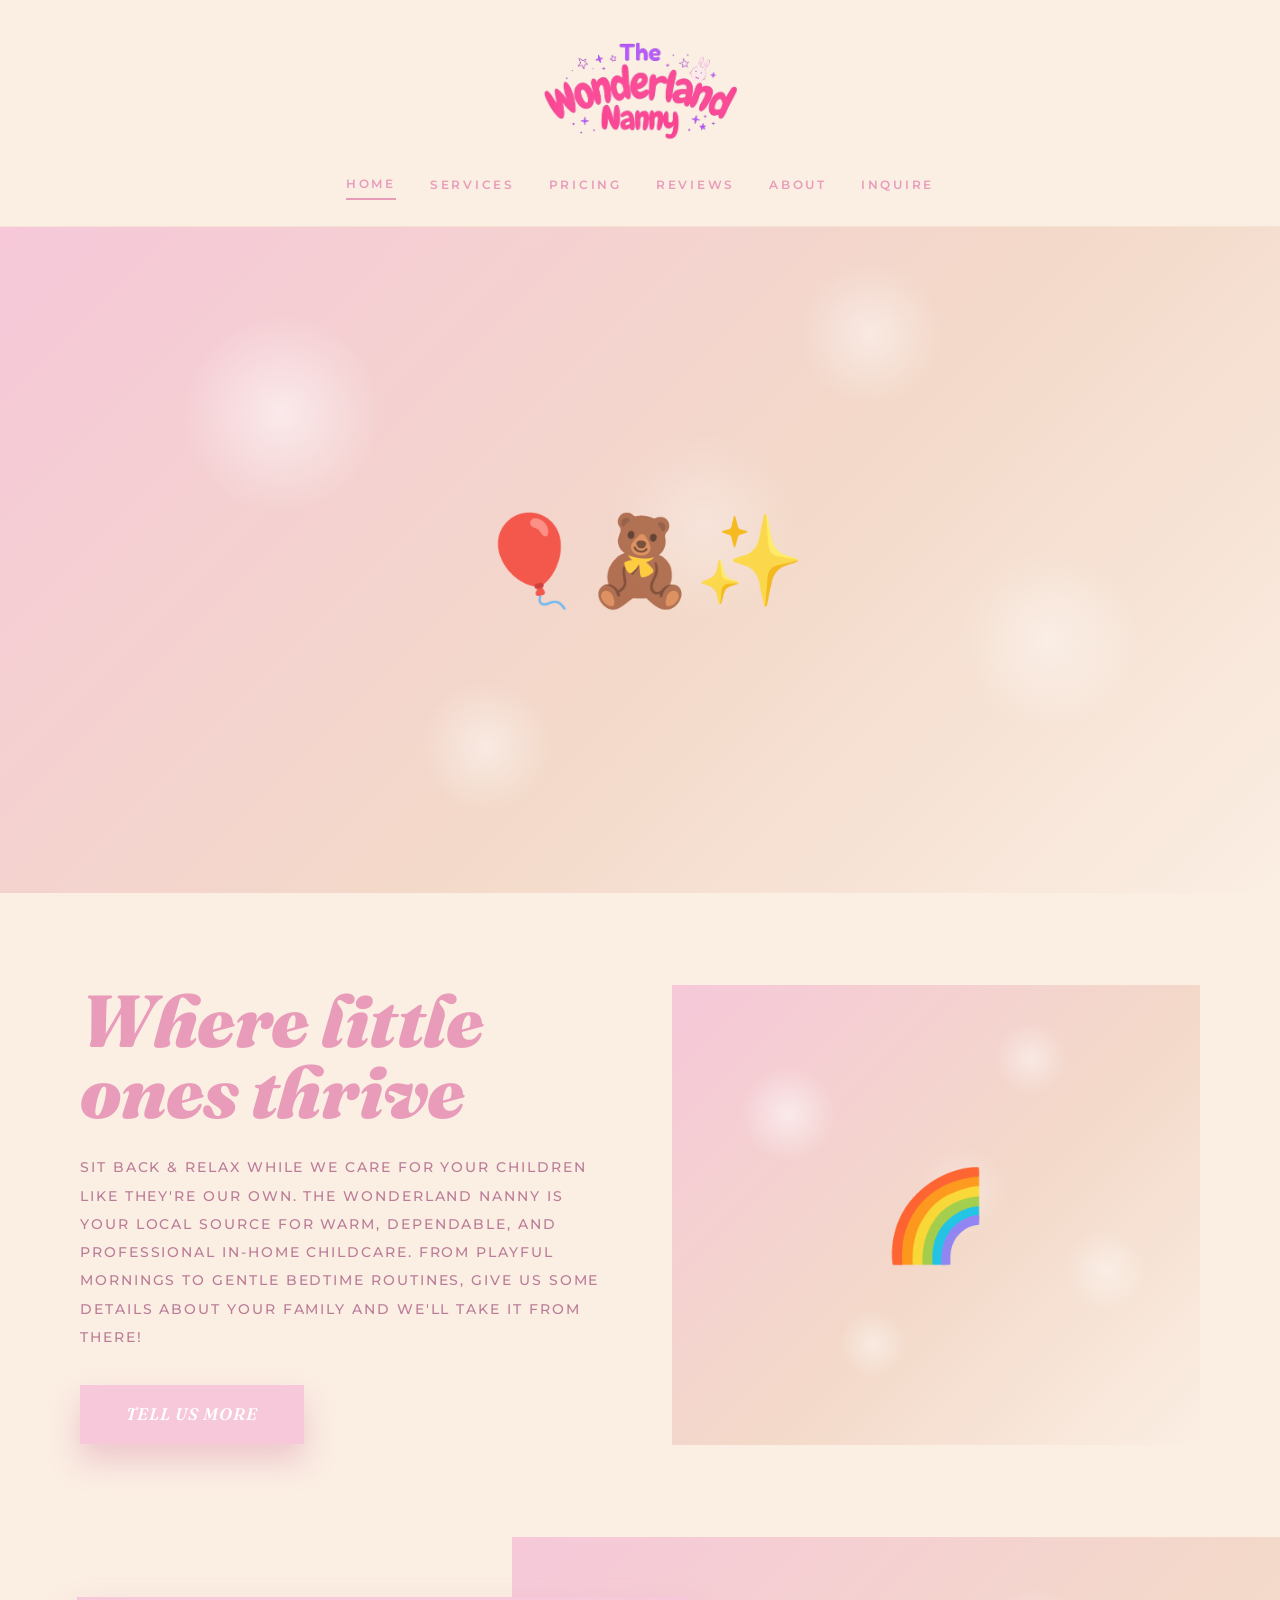
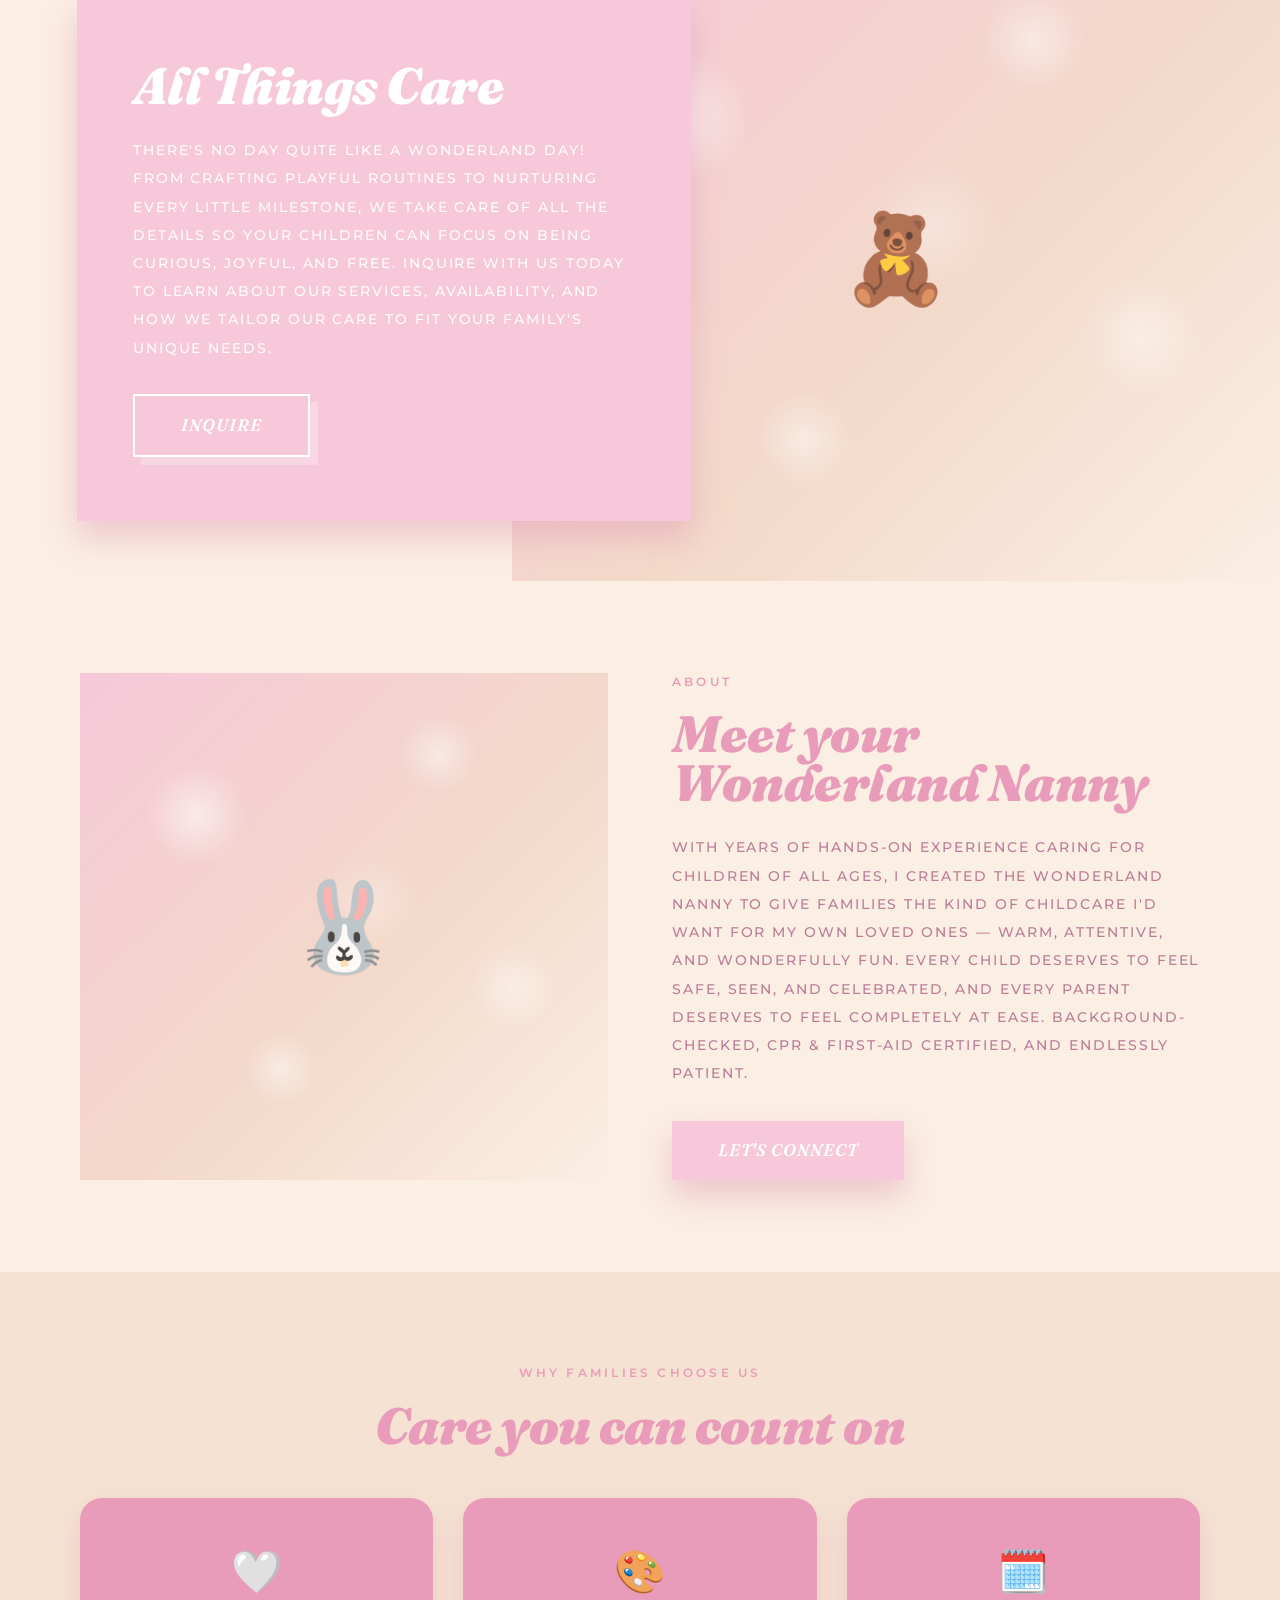
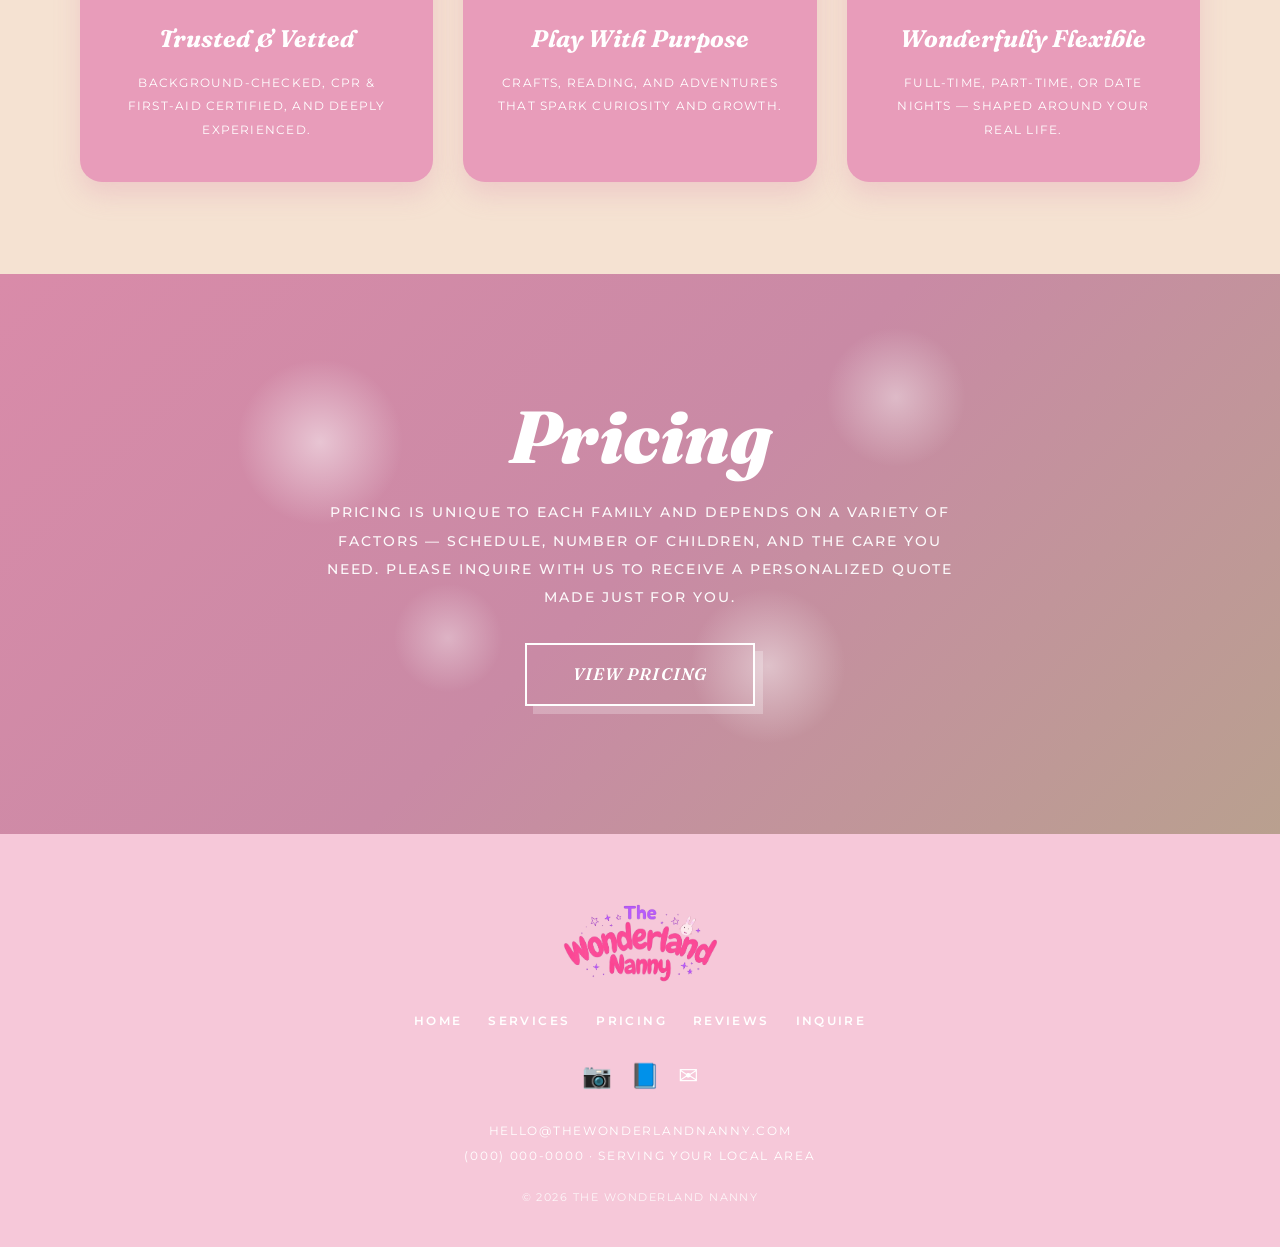
==== commit d31c7a71: "Reword home intro heading to 'Where little ones thrive'" ====
--- a/index.html
+++ b/index.html
@@ -36,7 +36,7 @@
     <div class="wrap">
       <div class="feature">
         <div class="feature__text">
-          <h1 class="display">We adore little&nbsp;ones</h1>
+          <h1 class="display">Where little ones&nbsp;thrive</h1>
           <p class="lead">Sit back &amp; relax while we care for your children like they're our own. The Wonderland Nanny is your local source for warm, dependable, and professional in-home childcare. From playful mornings to gentle bedtime routines, give us some details about your family and we'll take it from there!</p>
           <p style="margin-top:34px;"><a href="contact.html" class="btn">Tell Us More</a></p>
         </div>
--- a/css/styles.css
+++ b/css/styles.css
@@ -218,21 +218,22 @@
 .grid--2 { grid-template-columns: repeat(2, 1fr); }
 
 .tile {
-  background: var(--white);
+  background: var(--pink);
   padding: 40px 34px;
   text-align: center;
-  box-shadow: 0 12px 26px rgba(218,140,172,.18);
+  border-radius: 22px;
+  box-shadow: 0 12px 26px rgba(218,140,172,.28);
 }
 .tile__emoji { font-size: 2.6rem; display: block; margin-bottom: 16px; }
 .tile h3 {
   font-family: var(--serif);
   font-style: italic;
   font-weight: 700;
-  color: var(--pink-deep);
+  color: var(--white);
   font-size: 1.5rem;
   margin-bottom: 12px;
 }
-.tile p { text-transform: uppercase; letter-spacing: .1em; font-size: .76rem; line-height: 1.95; }
+.tile p { text-transform: uppercase; letter-spacing: .1em; font-size: .76rem; line-height: 1.95; color: var(--white); }
 
 /* ---------- Reviews ---------- */
 .quote {
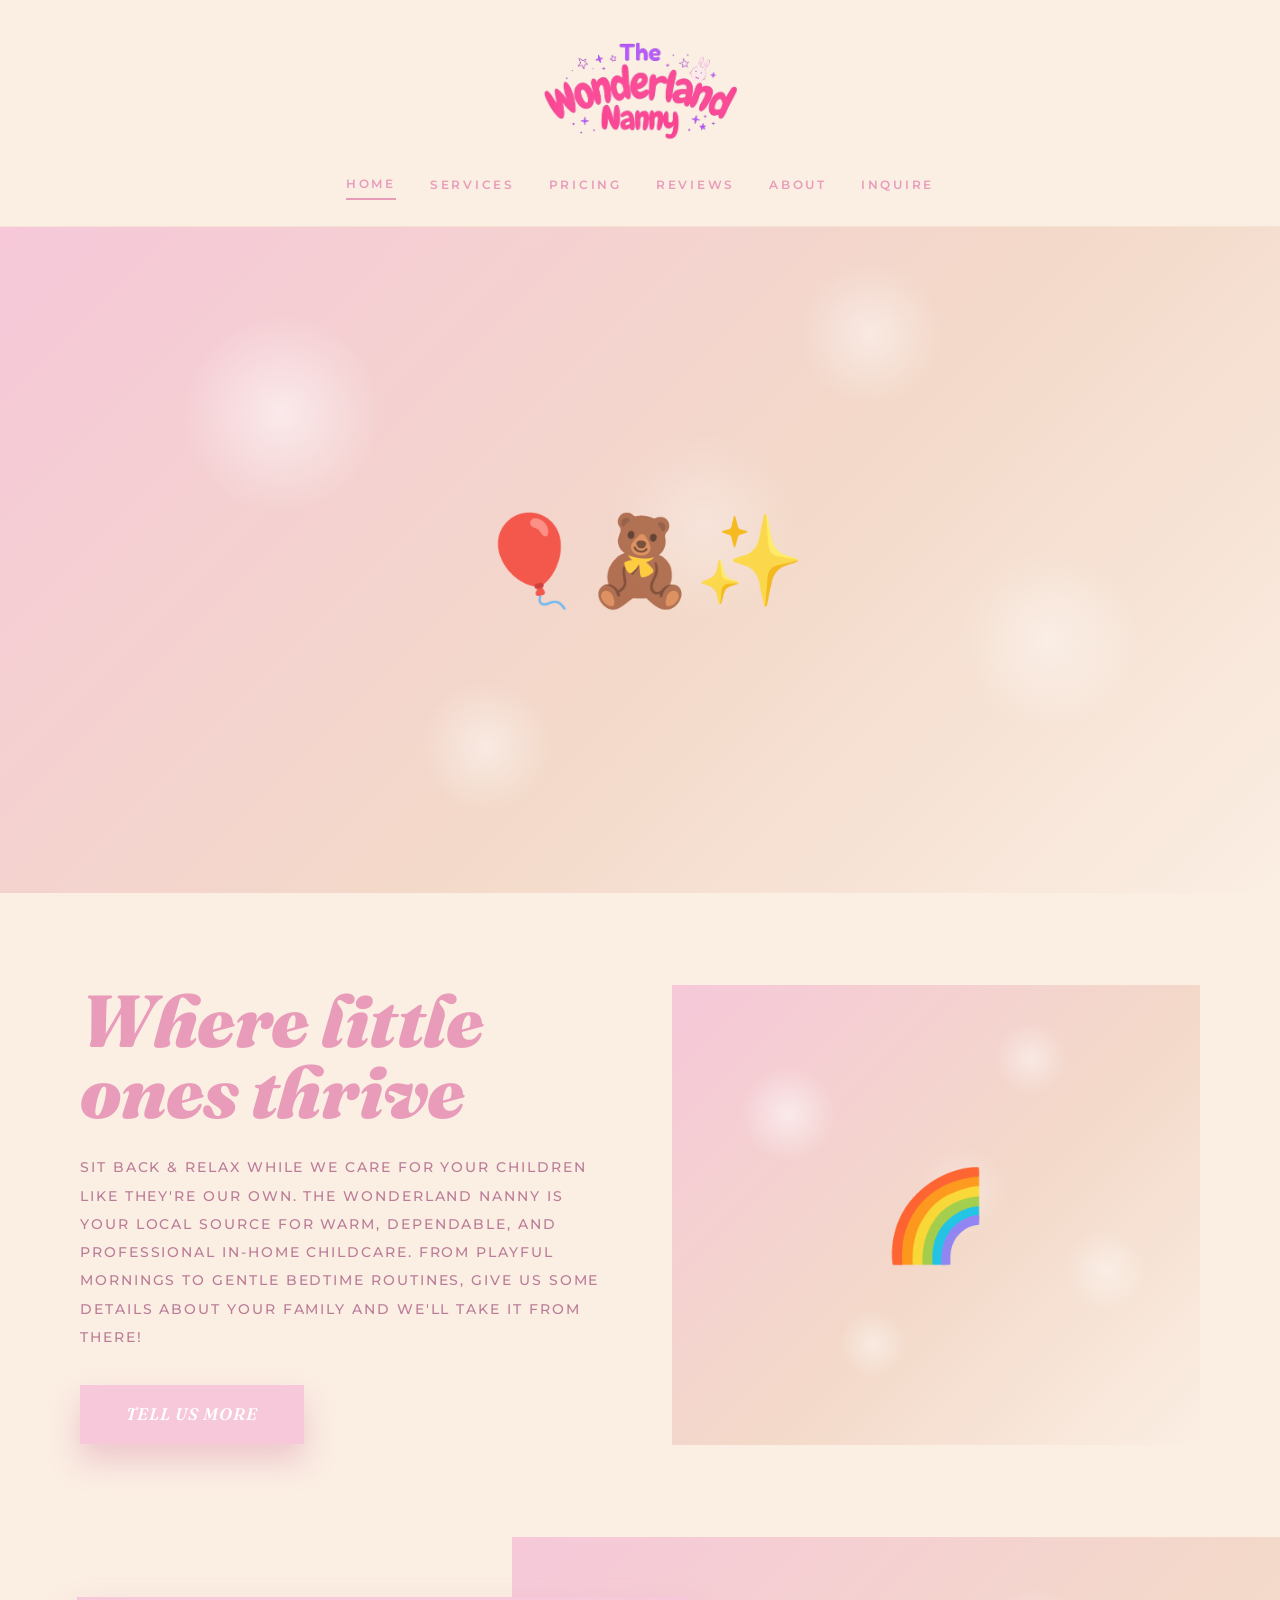
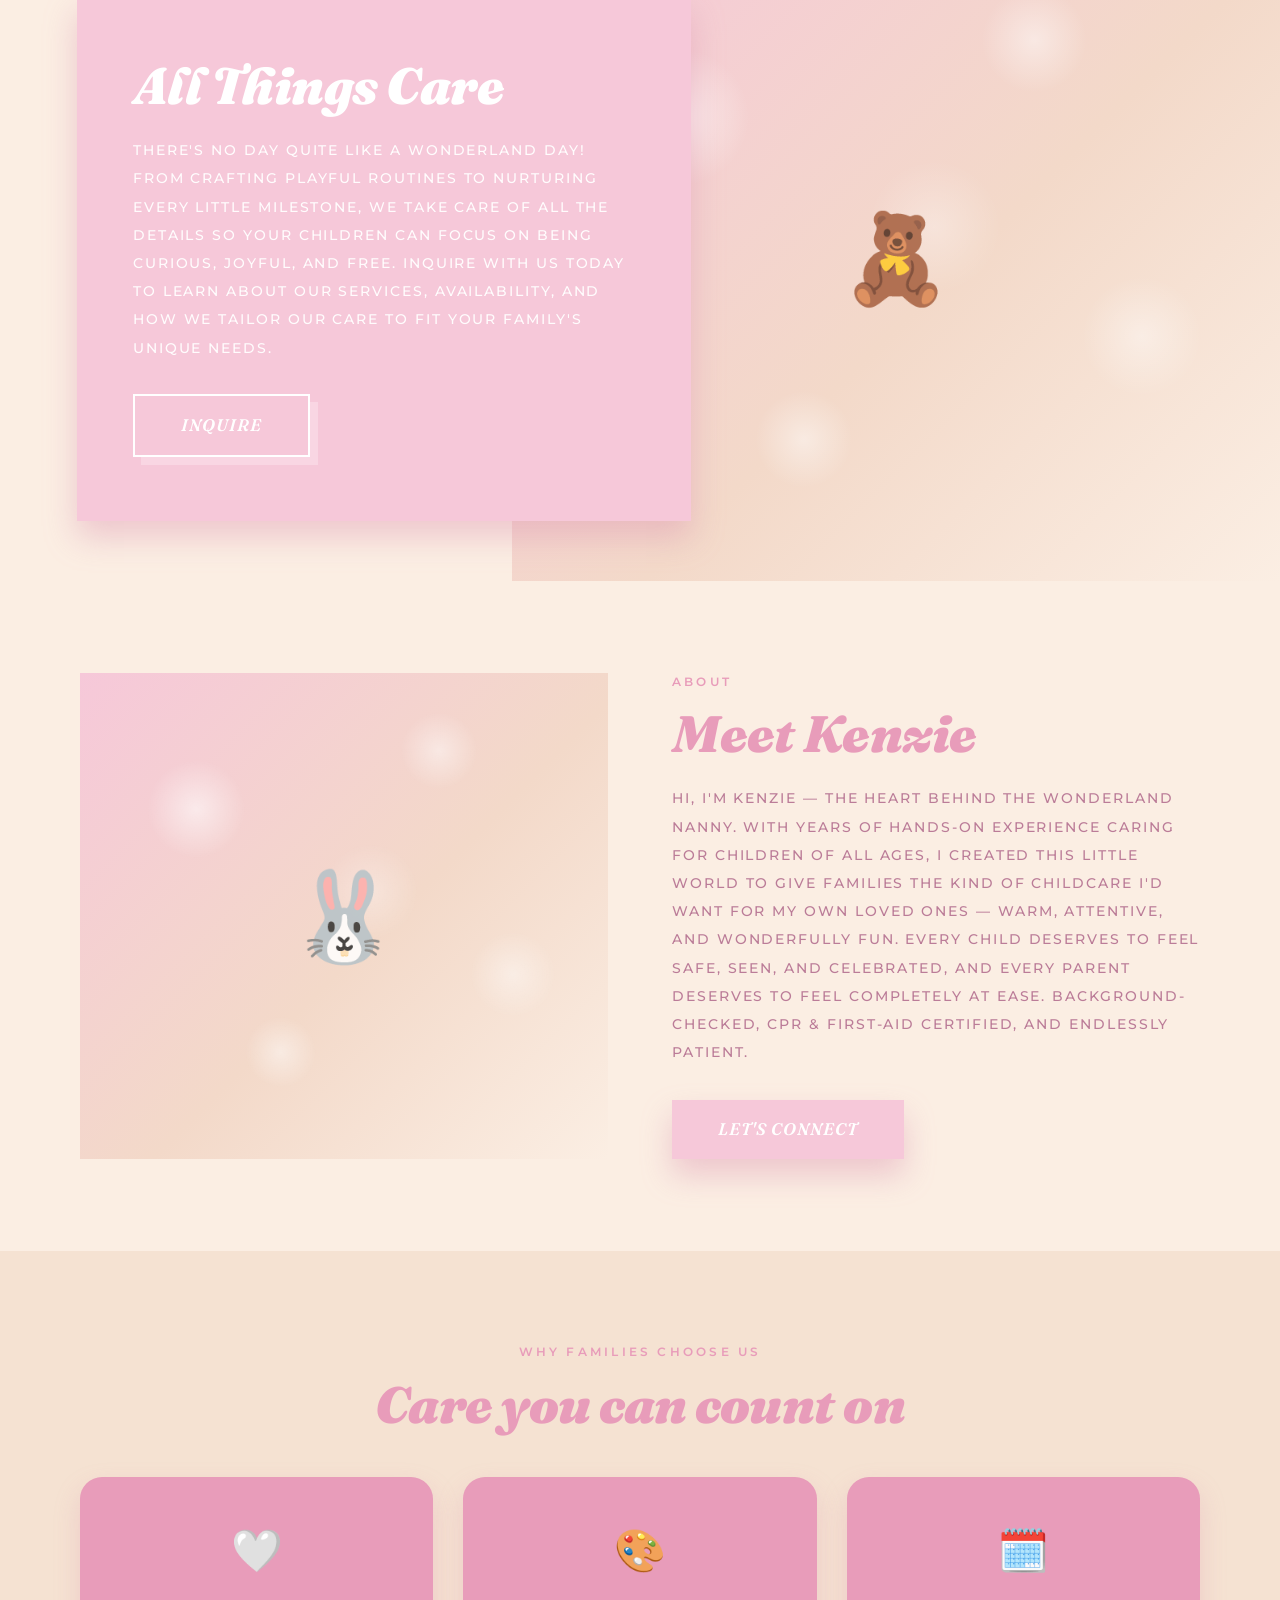
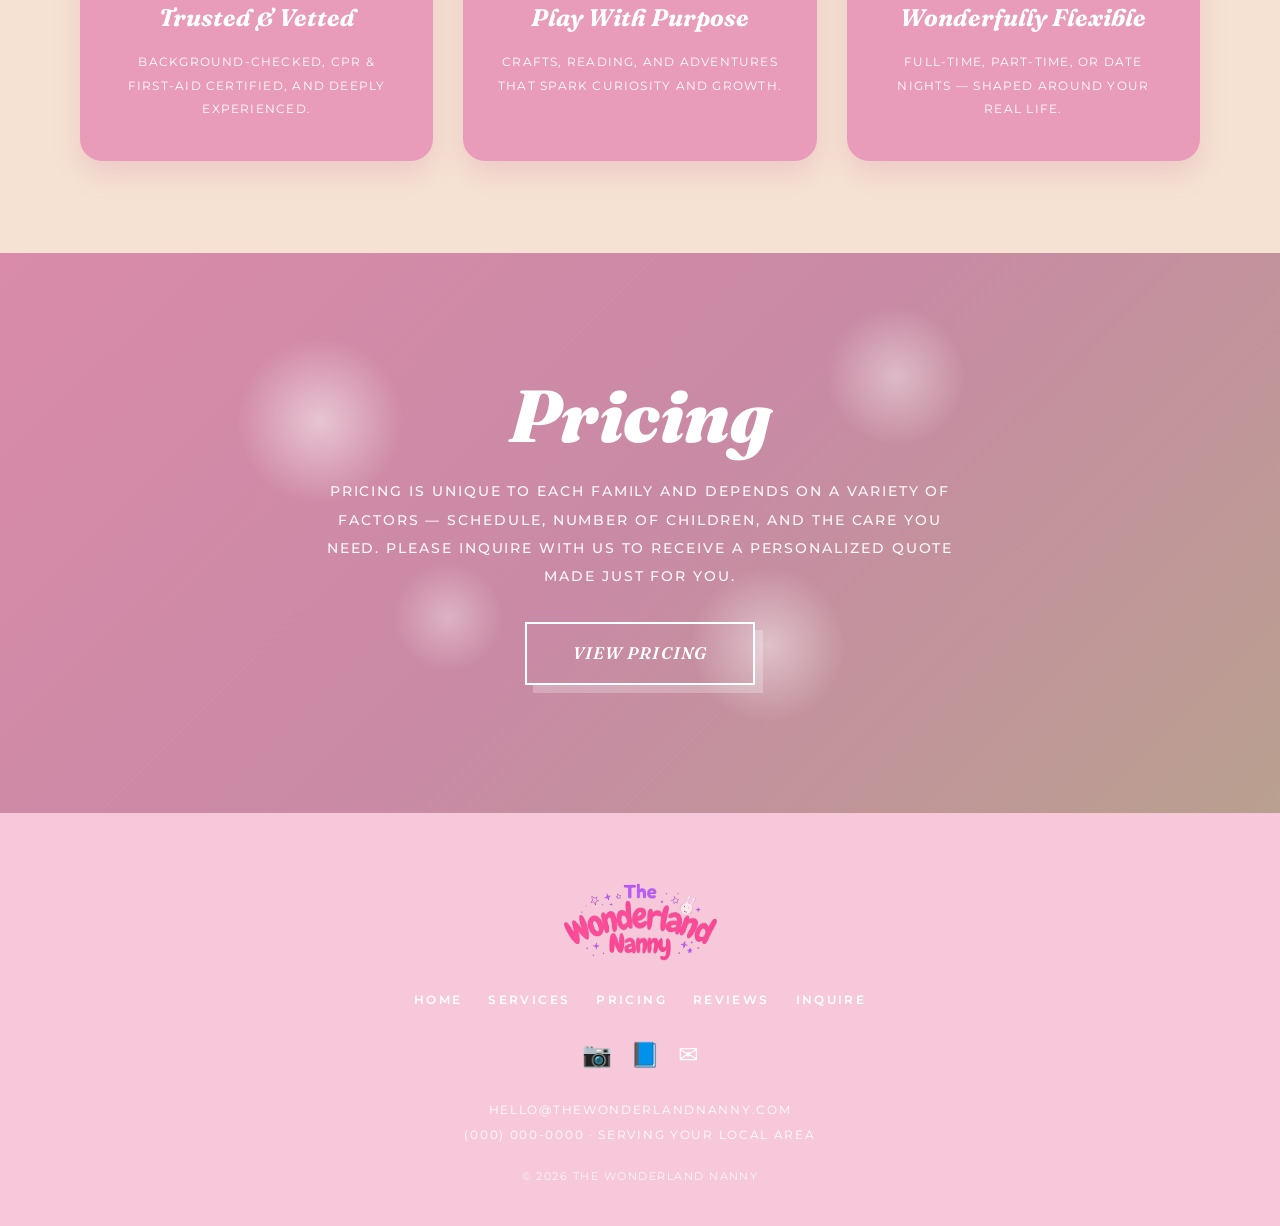
==== commit 83855f22: "Personalize copy with owner's name (Kenzie)" ====
--- a/index.html
+++ b/index.html
@@ -63,8 +63,8 @@
       <div class="feature feature--rev">
         <div class="feature__text">
           <p class="kicker">About</p>
-          <h2 class="display display--sm">Meet your Wonderland Nanny</h2>
-          <p class="lead">With years of hands-on experience caring for children of all ages, I created The Wonderland Nanny to give families the kind of childcare I'd want for my own loved ones — warm, attentive, and wonderfully fun. Every child deserves to feel safe, seen, and celebrated, and every parent deserves to feel completely at ease. Background-checked, CPR &amp; first-aid certified, and endlessly patient.</p>
+          <h2 class="display display--sm">Meet Kenzie</h2>
+          <p class="lead">Hi, I'm Kenzie — the heart behind The Wonderland Nanny. With years of hands-on experience caring for children of all ages, I created this little world to give families the kind of childcare I'd want for my own loved ones — warm, attentive, and wonderfully fun. Every child deserves to feel safe, seen, and celebrated, and every parent deserves to feel completely at ease. Background-checked, CPR &amp; first-aid certified, and endlessly patient.</p>
           <p style="margin-top:34px;"><a href="contact.html" class="btn">Let's Connect</a></p>
         </div>
         <div class="feature__img ph"><div class="ph__emoji">🐰</div></div>
